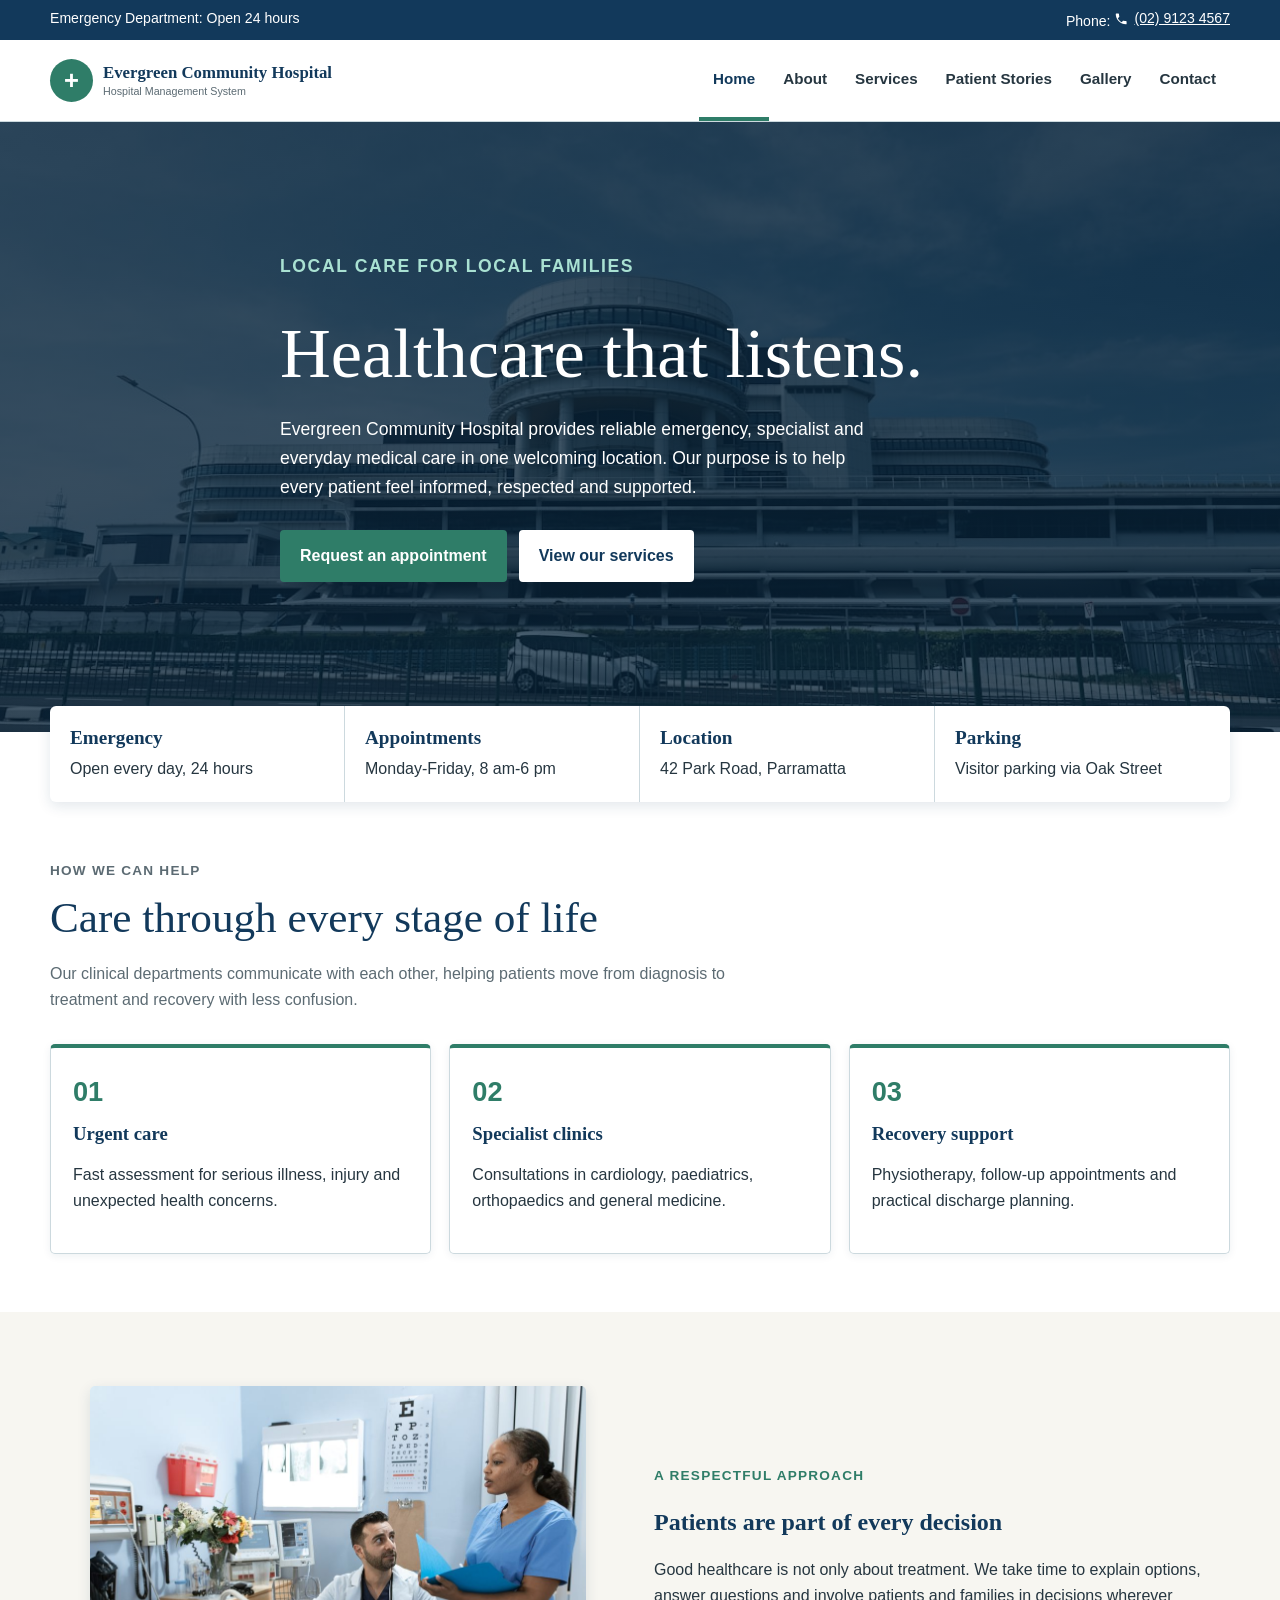
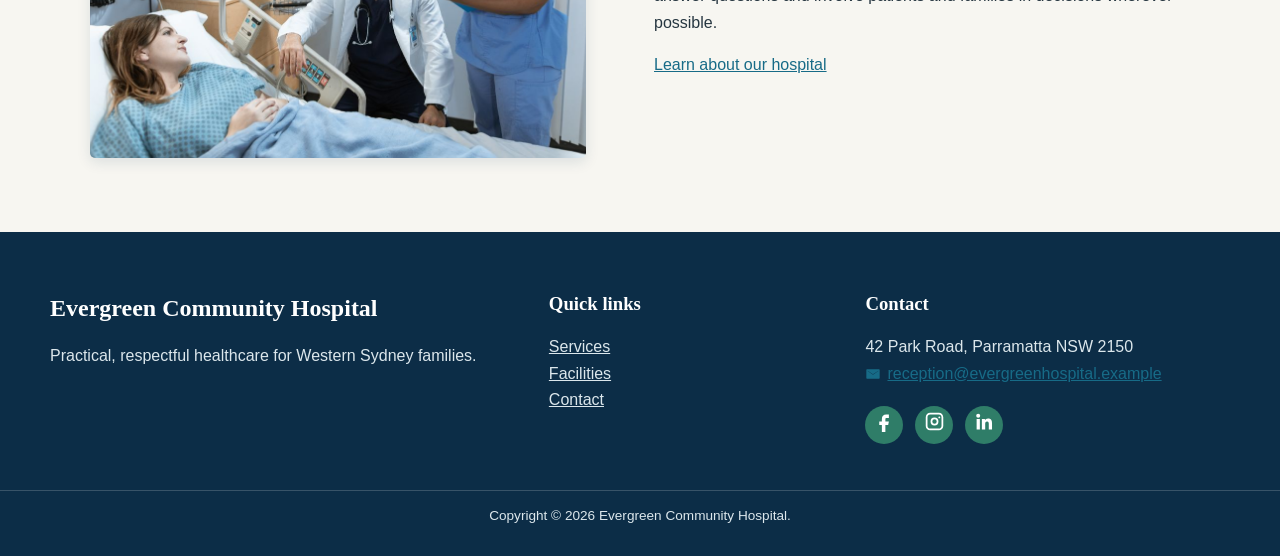
==== index.html @ 1ddc11c7 "Uploaded hospital management website" ====
<!DOCTYPE html>
<html lang="en">
<head>
    <meta charset="UTF-8">
    <meta name="viewport" content="width=device-width, initial-scale=1.0">
    <meta name="description" content="Evergreen Community Hospital provides practical, compassionate healthcare for families in Western Sydney.">
    <title>Evergreen Community Hospital - Hospital Management System</title>
    <link rel="stylesheet" href="css/style.css">
    <script src="js/script.js" defer></script>
</head>
<body>
    <!-- Accessibility shortcut for keyboard users to bypass repeated navigation links. -->
    <a class="skip-link" href="#main-content">Skip to main content</a>

    <!-- Top contact strip highlights urgent hospital information before the main header. -->
    <aside class="utility-bar" aria-label="Hospital contact information">
        <section class="container">
            <span>Emergency Department: Open 24 hours</span>
            <span>Phone: <a href="tel:+61291234567">(02) 9123 4567</a></span>
        </section>
    </aside>

    <!-- Shared site header with branding, mobile menu button and primary navigation. -->
    <header class="site-header">
        <section class="container header-row">
            <a class="brand" href="index.html" aria-label="Evergreen Community Hospital home page">
                <span class="brand-mark" aria-hidden="true">+</span>
                <span>Evergreen Community Hospital
                    <small>Hospital Management System</small>
                </span>
            </a>
            <button class="menu-button" type="button" aria-expanded="false" aria-controls="main-navigation" aria-label="Open navigation menu"><span></span></button>
            <nav class="main-nav" id="main-navigation" aria-label="Main navigation">
                <ul>
                    <li><a href="index.html" aria-current="page">Home</a></li>
                    <li><a href="about.html">About</a></li>
                    <li><a href="services.html">Services</a></li>
                    <li><a href="testimonials.html">Patient Stories</a></li>
                    <li><a href="gallery.html">Gallery</a></li>
                    <li><a href="contact.html">Contact</a></li>
                </ul>
            </nav>
        </section>
    </header>

    <main id="main-content">
        <!-- Hero section introduces the hospital and gives visitors the two main actions. -->
        <section class="hero">
            <section class="container hero-content">
                <p class="kicker">Local care for local families</p>
                <h1>Healthcare that listens.</h1>
                <p>Evergreen Community Hospital provides reliable emergency, specialist and everyday medical care in one welcoming location. Our purpose is to help every patient feel informed, respected and supported.</p>
                <section class="button-row" aria-label="Main actions">
                    <a class="button button-primary" href="contact.html">Request an appointment</a>
                    <a class="button button-light" href="services.html">View our services</a>
                </section>
            </section>
        </section>

        <!-- Quick information cards answer common patient questions at a glance. -->
        <section class="quick-help" aria-label="Quick hospital information">
            <section class="container quick-help-grid">
                <article><h2>Emergency</h2><p>Open every day, 24 hours</p></article>
                <article><h2>Appointments</h2><p>Monday-Friday, 8 am-6 pm</p></article>
                <article><h2>Location</h2><p>42 Park Road, Parramatta</p></article>
                <article><h2>Parking</h2><p>Visitor parking via Oak Street</p></article>
            </section>
        </section>

        <!-- Service summary cards link the homepage message to the full services page. -->
        <section class="content-section">
            <section class="container">
                <header class="section-heading">
                    <p class="kicker">How we can help</p>
                    <h2>Care through every stage of life</h2>
                    <p>Our clinical departments communicate with each other, helping patients move from diagnosis to treatment and recovery with less confusion.</p>
                </header>
                <section class="card-grid">
                    <article class="info-card"><span class="text-icon" aria-hidden="true">01</span><h3>Urgent care</h3><p>Fast assessment for serious illness, injury and unexpected health concerns.</p></article>
                    <article class="info-card"><span class="text-icon" aria-hidden="true">02</span><h3>Specialist clinics</h3><p>Consultations in cardiology, paediatrics, orthopaedics and general medicine.</p></article>
                    <article class="info-card"><span class="text-icon" aria-hidden="true">03</span><h3>Recovery support</h3><p>Physiotherapy, follow-up appointments and practical discharge planning.</p></article>
                </section>
            </section>
        </section>

        <!-- Image and text section reinforces the hospital's patient-centred approach. -->
        <section class="content-section alternate">
            <section class="container two-column">
                <figure class="photo-frame">
                    <img src="images/doctor-patient.jpg" width="1125" height="750" alt="Doctors discussing treatment with a patient in a hospital room">
                </figure>
                <article>
                    <p class="kicker">A respectful approach</p>
                    <h2>Patients are part of every decision</h2>
                    <p>Good healthcare is not only about treatment. We take time to explain options, answer questions and involve patients and families in decisions wherever possible.</p>
                    <a href="about.html">Learn about our hospital</a>
                </article>
            </section>
        </section>
    </main>

    <!-- Shared footer repeats key links and fictional prototype contact details. -->
    <footer class="site-footer">
        <section class="container footer-grid">
            <section><h2>Evergreen Community Hospital</h2><p>Practical, respectful healthcare for Western Sydney families.</p></section>
            <nav aria-label="Footer navigation"><h3>Quick links</h3><ul class="footer-links"><li><a href="services.html">Services</a></li><li><a href="gallery.html">Facilities</a></li><li><a href="contact.html">Contact</a></li></ul></nav>
            <section><h3>Contact</h3><address>42 Park Road, Parramatta NSW 2150<br><a href="mailto:reception@evergreenhospital.example">reception@evergreenhospital.example</a></address><ul class="footer-social"><li><a href="https://www.facebook.com/" aria-label="Facebook">f</a></li><li><a href="https://www.instagram.com/" aria-label="Instagram">ig</a></li><li><a href="https://www.linkedin.com/" aria-label="LinkedIn">in</a></li></ul></section>
        </section>
        <p class="copyright">Copyright &copy; <span id="current-year">2026</span> Evergreen Community Hospital.</p>
    </footer>
</body>
</html>
---- css/style.css ----
/* =========================================================
   Evergreen Community Hospital - Main Stylesheet
   ICT726 Assignment 3
   Mobile-first layout: base styles are for small screens.
   ========================================================= */

:root {
    --navy: #12395b;
    --blue: #176b87;
    --pale-blue: #eaf4f7;
    --green: #2f7d68;
    --red: #b53030;
    --cream: #f7f6f1;
    --white: #ffffff;
    --text: #263640;
    --muted: #5c6b73;
    --border: #ccd9de;
    --shadow: 0 4px 14px rgba(18, 57, 91, 0.12);
}

* { box-sizing: border-box; }

html { scroll-behavior: smooth; }

body {
    margin: 0;
    color: var(--text);
    background: var(--white);
    font-family: Arial, Helvetica, sans-serif;
    font-size: 1rem;
    line-height: 1.65;
}

body { overflow-x: hidden; }

img {
    display: block;
    max-width: 100%;
    width: 100%;
    height: auto;
}

a {
    color: var(--blue);
    overflow-wrap: anywhere;
}

a:hover { color: var(--navy); }

/* ---------- Contact and social icons ---------- */
a[href^="tel:"],
a[href^="mailto:"] {
    display: inline-flex;
    align-items: center;
    gap: 6px;
}

a[href^="tel:"]::before,
a[href^="mailto:"]::before {
    content: "";
    display: inline-block;
    width: 1em;
    height: 1em;
    flex: 0 0 1em;
    background: currentColor;
    -webkit-mask-position: center;
    mask-position: center;
    -webkit-mask-repeat: no-repeat;
    mask-repeat: no-repeat;
    -webkit-mask-size: contain;
    mask-size: contain;
}

a[href^="tel:"]::before {
    -webkit-mask-image: url("data:image/svg+xml,%3Csvg xmlns='http://www.w3.org/2000/svg' viewBox='0 0 24 24'%3E%3Cpath d='M6.6 10.8c1.4 2.8 3.8 5.2 6.6 6.6l2.2-2.2c.3-.3.8-.4 1.2-.3 1.3.4 2.6.6 4 .6.6 0 1 .4 1 1V20c0 .6-.4 1-1 1C10.9 21 3 13.1 3 3.4c0-.6.4-1 1-1h3.5c.6 0 1 .4 1 1 0 1.4.2 2.7.6 4 .1.4 0 .9-.3 1.2l-2.2 2.2z'/%3E%3C/svg%3E");
    mask-image: url("data:image/svg+xml,%3Csvg xmlns='http://www.w3.org/2000/svg' viewBox='0 0 24 24'%3E%3Cpath d='M6.6 10.8c1.4 2.8 3.8 5.2 6.6 6.6l2.2-2.2c.3-.3.8-.4 1.2-.3 1.3.4 2.6.6 4 .6.6 0 1 .4 1 1V20c0 .6-.4 1-1 1C10.9 21 3 13.1 3 3.4c0-.6.4-1 1-1h3.5c.6 0 1 .4 1 1 0 1.4.2 2.7.6 4 .1.4 0 .9-.3 1.2l-2.2 2.2z'/%3E%3C/svg%3E");
}

a[href^="mailto:"]::before {
    -webkit-mask-image: url("data:image/svg+xml,%3Csvg xmlns='http://www.w3.org/2000/svg' viewBox='0 0 24 24'%3E%3Cpath d='M3 5h18c.6 0 1 .4 1 1v12c0 .6-.4 1-1 1H3c-.6 0-1-.4-1-1V6c0-.6.4-1 1-1zm9 8 8-5.4V7l-8 5.3L4 7v.6L12 13z'/%3E%3C/svg%3E");
    mask-image: url("data:image/svg+xml,%3Csvg xmlns='http://www.w3.org/2000/svg' viewBox='0 0 24 24'%3E%3Cpath d='M3 5h18c.6 0 1 .4 1 1v12c0 .6-.4 1-1 1H3c-.6 0-1-.4-1-1V6c0-.6.4-1 1-1zm9 8 8-5.4V7l-8 5.3L4 7v.6L12 13z'/%3E%3C/svg%3E");
}

button,
input,
select,
textarea { font: inherit; }

a:focus-visible,
button:focus-visible,
input:focus-visible,
select:focus-visible,
textarea:focus-visible {
    outline: 3px solid #f0a202;
    outline-offset: 3px;
}

.container {
    width: min(1120px, calc(100% - 32px));
    margin: 0 auto;
}

.skip-link {
    position: absolute;
    top: -100px;
    left: 10px;
    z-index: 1000;
    padding: 10px 14px;
    color: var(--white);
    background: var(--navy);
}

.skip-link:focus { top: 10px; }

/* ---------- Utility bar and header ---------- */
.utility-bar {
    padding: 7px 0;
    color: var(--white);
    background: var(--navy);
    font-size: 0.88rem;
}

.utility-bar .container {
    display: flex;
    flex-direction: column;
    gap: 2px;
}

.utility-bar a { color: var(--white); }

.site-header {
    position: relative;
    z-index: 20;
    background: var(--white);
    border-bottom: 1px solid var(--border);
}

.header-row {
    display: flex;
    min-height: 74px;
    align-items: center;
    justify-content: space-between;
    gap: 15px;
}

.brand {
    display: flex;
    flex: 1 1 auto;
    min-width: 0;
    align-items: center;
    gap: 10px;
    color: var(--navy);
    text-decoration: none;
    font-family: Georgia, "Times New Roman", serif;
    font-size: 1.05rem;
    font-weight: bold;
    line-height: 1.15;
}

.brand > span:last-child {
    min-width: 0;
    overflow-wrap: normal;
}

.brand-mark {
    display: grid;
    width: 43px;
    height: 43px;
    flex: 0 0 43px;
    place-items: center;
    color: var(--white);
    background: var(--green);
    border-radius: 50%;
    font-family: Arial, sans-serif;
    font-size: 1.6rem;
}

.brand small {
    display: block;
    margin-top: 3px;
    color: var(--muted);
    font-family: Arial, sans-serif;
    font-size: 0.67rem;
    font-weight: normal;
}

.menu-button {
    position: relative;
    display: inline-flex;
    width: 44px;
    height: 44px;
    flex: 0 0 auto;
    align-items: center;
    justify-content: center;
    padding: 0;
    color: var(--navy);
    background: var(--pale-blue);
    border: 1px solid var(--border);
    border-radius: 4px;
    cursor: pointer;
}

.menu-button span,
.menu-button::before,
.menu-button::after {
    content: "";
    position: absolute;
    left: 10px;
    display: block;
    width: 22px;
    height: 2px;
    background: currentColor;
    border-radius: 999px;
    transition: transform 0.2s ease, opacity 0.2s ease;
}

.menu-button span {
    top: 50%;
    transform: translateY(-50%);
}

.menu-button::before {
    top: 13px;
}

.menu-button::after {
    bottom: 13px;
}

.menu-button.open span {
    opacity: 0;
}

.menu-button.open::before {
    top: 20px;
    transform: rotate(45deg);
}

.menu-button.open::after {
    bottom: 20px;
    transform: rotate(-45deg);
}

.main-nav {
    display: none;
    position: absolute;
    top: 100%;
    right: 0;
    left: 0;
    background: var(--white);
    border-bottom: 2px solid var(--navy);
    box-shadow: var(--shadow);
}

.main-nav.open { display: block; }

.main-nav ul {
    width: min(1120px, calc(100% - 32px));
    margin: 0 auto;
    padding: 10px 0;
    list-style: none;
}

.main-nav a {
    display: block;
    padding: 10px;
    color: var(--text);
    border-left: 4px solid transparent;
    text-decoration: none;
    font-weight: bold;
    transition: color 0.2s ease, background-color 0.2s ease;
}

.main-nav a:hover,
.main-nav a[aria-current="page"] {
    color: var(--navy);
    background: var(--pale-blue);
    border-left-color: var(--green);
}

/* ---------- Home page ---------- */
.hero {
    position: relative;
    min-height: min(530px, 82vh);
    display: flex;
    align-items: center;
    color: var(--white);
    background:
        linear-gradient(rgba(8, 36, 59, 0.78), rgba(8, 36, 59, 0.72)),
        url("../images/hospital-exterior.jpg") center / cover no-repeat;
}

.hero-content {
    max-width: 680px;
    padding: 56px 0 76px;
}

.kicker {
    margin: 0 0 8px;
    color: var(--green);
    font-size: 0.85rem;
    font-weight: bold;
    letter-spacing: 0.09em;
    text-transform: uppercase;
}

.hero .kicker { color: #a9e1d2; }

h1,
h2,
h3 {
    color: var(--navy);
    font-family: Georgia, "Times New Roman", serif;
    line-height: 1.25;
}

.hero h1 {
    margin: 0 0 18px;
    color: var(--white);
    font-size: clamp(2rem, 11vw, 4.4rem);
    font-weight: normal;
}

.hero p {
    max-width: 610px;
    margin-bottom: 28px;
    font-size: clamp(1rem, 3.5vw, 1.1rem);
}

.button-row {
    display: flex;
    flex-wrap: wrap;
    gap: 12px;
}

.button {
    display: inline-flex;
    min-height: 44px;
    align-items: center;
    justify-content: center;
    padding: 11px 18px;
    border: 2px solid transparent;
    border-radius: 4px;
    text-decoration: none;
    font-weight: bold;
    cursor: pointer;
    transition: transform 0.2s ease, box-shadow 0.2s ease;
}

.button:hover {
    transform: translateY(-2px);
    box-shadow: 0 6px 12px rgba(0, 0, 0, 0.18);
}

.button-primary {
    color: var(--white);
    background: var(--green);
}

.button-primary:hover { color: var(--white); }

.button-light {
    color: var(--navy);
    background: var(--white);
    border-color: var(--white);
}

.quick-help {
    margin-top: -26px;
    position: relative;
    z-index: 3;
}

.quick-help-grid {
    display: grid;
    background: var(--white);
    border-radius: 6px;
    box-shadow: var(--shadow);
    overflow: hidden;
}

.quick-help article {
    padding: 20px;
    border-bottom: 1px solid var(--border);
}

.quick-help article:last-child { border-bottom: 0; }

.quick-help h2 {
    margin: 0 0 6px;
    font-size: 1.2rem;
}

.quick-help p { margin: 0; }

/* ---------- Reusable content ---------- */
.content-section { padding: clamp(42px, 8vw, 58px) 0; }

.alternate { background: var(--cream); }

.section-heading {
    max-width: 700px;
    margin-bottom: 30px;
}

.section-heading h2 {
    margin: 5px 0 10px;
    font-size: clamp(1.65rem, 7vw, 2.7rem);
    font-weight: normal;
}

.section-heading p { color: var(--muted); }

.card-grid {
    display: grid;
    gap: 18px;
}

.info-card {
    padding: 22px;
    background: var(--white);
    border: 1px solid var(--border);
    border-top: 4px solid var(--green);
    border-radius: 5px;
    box-shadow: 0 2px 8px rgba(18, 57, 91, 0.07);
    transition: transform 0.2s ease, box-shadow 0.2s ease;
}

.info-card:hover {
    transform: translateY(-4px);
    box-shadow: var(--shadow);
}

.info-card h3 { margin: 8px 0; }

.text-icon {
    color: var(--green);
    font-size: 1.7rem;
    font-weight: bold;
}

.two-column {
    display: grid;
    gap: 28px;
    align-items: center;
}

.photo-frame img {
    aspect-ratio: 4 / 3;
    object-fit: cover;
    border-radius: 5px;
    box-shadow: var(--shadow);
}

.page-banner {
    padding: clamp(38px, 8vw, 55px) 0;
    color: var(--white);
    background: var(--navy);
}

.page-banner h1 {
    margin: 4px 0 10px;
    color: var(--white);
    font-size: clamp(1.85rem, 8vw, 3.5rem);
    font-weight: normal;
}

.page-banner p {
    max-width: 680px;
    margin: 0;
    color: #deebf1;
}

.values-list {
    display: grid;
    gap: 10px;
    padding: 0;
    list-style: none;
}

.values-list li {
    padding: 12px 14px;
    background: var(--pale-blue);
    border-left: 4px solid var(--green);
}

.service-list {
    display: grid;
    gap: 18px;
}

.service-list article {
    padding: 22px;
    background: var(--white);
    border: 1px solid var(--border);
    border-radius: 5px;
}

.service-list h2 {
    margin: 0 0 7px;
    font-size: 1.35rem;
}

.emergency-note {
    padding: 22px;
    color: var(--white);
    background: var(--red);
    border-radius: 5px;
}

.emergency-note h2,
.emergency-note a { color: var(--white); }

.quote-grid {
    display: grid;
    gap: 20px;
}

.quote-card {
    margin: 0;
    padding: 25px;
    background: var(--cream);
    border-left: 5px solid var(--green);
    border-radius: 0 5px 5px 0;
}

.quote-card p {
    margin-top: 0;
    font-family: Georgia, "Times New Roman", serif;
    font-size: 1.15rem;
}

.quote-card cite {
    color: var(--muted);
    font-style: normal;
    font-weight: bold;
}

/* ---------- Gallery and lightbox ---------- */
.gallery-grid {
    display: grid;
    gap: 18px;
}

.gallery-button {
    padding: 0;
    overflow: hidden;
    background: var(--white);
    border: 1px solid var(--border);
    border-radius: 5px;
    text-align: left;
    cursor: pointer;
    box-shadow: var(--shadow);
}

.gallery-button img {
    aspect-ratio: 4 / 3;
    object-fit: cover;
    opacity: 0.94;
    transition: transform 0.3s ease, opacity 0.3s ease;
}

.gallery-button:hover img {
    opacity: 1;
    transform: scale(1.04);
}

.gallery-button span {
    display: block;
    padding: 12px 15px;
    color: var(--navy);
    font-weight: bold;
}

.lightbox {
    display: none;
    position: fixed;
    inset: 0;
    z-index: 100;
    padding: clamp(14px, 4vw, 25px);
    place-items: center;
    background: rgba(0, 16, 29, 0.92);
}

.lightbox.visible { display: grid; }

.lightbox figure {
    max-width: 950px;
    margin: 0;
}

.lightbox img {
    max-height: 78vh;
    object-fit: contain;
}

.lightbox figcaption {
    padding-top: 10px;
    color: var(--white);
    text-align: center;
}

.lightbox-close {
    position: absolute;
    top: 14px;
    right: 16px;
    width: 44px;
    height: 44px;
    color: var(--navy);
    background: var(--white);
    border: 0;
    border-radius: 50%;
    font-size: 1.7rem;
    cursor: pointer;
}

/* ---------- Contact form ---------- */
.contact-layout {
    display: grid;
    gap: 25px;
}

.contact-details,
.form-panel {
    padding: clamp(18px, 5vw, 24px);
    border: 1px solid var(--border);
    border-radius: 5px;
}

.contact-details { background: var(--pale-blue); }

.contact-details address { font-style: normal; }

.social-list {
    display: flex;
    flex-wrap: wrap;
    gap: 15px;
    padding: 0;
    list-style: none;
}

.social-list a {
    display: inline-flex;
    align-items: center;
    gap: 7px;
    text-decoration: none;
}

.social-list a::before {
    content: "";
    display: inline-block;
    width: 26px;
    height: 26px;
    color: var(--white);
    background: var(--green);
    border-radius: 50%;
    box-shadow: inset 0 0 0 6px var(--green);
    -webkit-mask-position: center;
    mask-position: center;
    -webkit-mask-repeat: no-repeat;
    mask-repeat: no-repeat;
    -webkit-mask-size: 18px 18px;
    mask-size: 18px 18px;
}

.social-list a[href*="facebook"]::before,
.footer-social a[href*="facebook"]::before {
    -webkit-mask-image: url("data:image/svg+xml,%3Csvg xmlns='http://www.w3.org/2000/svg' viewBox='0 0 24 24'%3E%3Cpath d='M14 8h3V4h-3c-3.3 0-5 2-5 5v3H6v4h3v8h4v-8h3.2l.8-4h-4V9c0-.7.3-1 1-1z'/%3E%3C/svg%3E");
    mask-image: url("data:image/svg+xml,%3Csvg xmlns='http://www.w3.org/2000/svg' viewBox='0 0 24 24'%3E%3Cpath d='M14 8h3V4h-3c-3.3 0-5 2-5 5v3H6v4h3v8h4v-8h3.2l.8-4h-4V9c0-.7.3-1 1-1z'/%3E%3C/svg%3E");
}

.social-list a[href*="instagram"]::before,
.footer-social a[href*="instagram"]::before {
    -webkit-mask-image: url("data:image/svg+xml,%3Csvg xmlns='http://www.w3.org/2000/svg' viewBox='0 0 24 24'%3E%3Cpath d='M7 2h10c2.8 0 5 2.2 5 5v10c0 2.8-2.2 5-5 5H7c-2.8 0-5-2.2-5-5V7c0-2.8 2.2-5 5-5zm0 2c-1.7 0-3 1.3-3 3v10c0 1.7 1.3 3 3 3h10c1.7 0 3-1.3 3-3V7c0-1.7-1.3-3-3-3H7zm5 3.5A4.5 4.5 0 1 1 12 16.5 4.5 4.5 0 0 1 12 7.5zm0 2A2.5 2.5 0 1 0 12 14.5 2.5 2.5 0 0 0 12 9.5zM17.5 6.2a1.1 1.1 0 1 1 0 2.2 1.1 1.1 0 0 1 0-2.2z'/%3E%3C/svg%3E");
    mask-image: url("data:image/svg+xml,%3Csvg xmlns='http://www.w3.org/2000/svg' viewBox='0 0 24 24'%3E%3Cpath d='M7 2h10c2.8 0 5 2.2 5 5v10c0 2.8-2.2 5-5 5H7c-2.8 0-5-2.2-5-5V7c0-2.8 2.2-5 5-5zm0 2c-1.7 0-3 1.3-3 3v10c0 1.7 1.3 3 3 3h10c1.7 0 3-1.3 3-3V7c0-1.7-1.3-3-3-3H7zm5 3.5A4.5 4.5 0 1 1 12 16.5 4.5 4.5 0 0 1 12 7.5zm0 2A2.5 2.5 0 1 0 12 14.5 2.5 2.5 0 0 0 12 9.5zM17.5 6.2a1.1 1.1 0 1 1 0 2.2 1.1 1.1 0 0 1 0-2.2z'/%3E%3C/svg%3E");
}

.social-list a[href*="linkedin"]::before,
.footer-social a[href*="linkedin"]::before {
    -webkit-mask-image: url("data:image/svg+xml,%3Csvg xmlns='http://www.w3.org/2000/svg' viewBox='0 0 24 24'%3E%3Cpath d='M4.8 3A2.3 2.3 0 1 1 4.8 7.6 2.3 2.3 0 0 1 4.8 3zM3 9h3.7v12H3V9zm6 0h3.5v1.6h.1c.5-.9 1.7-1.9 3.5-1.9 3.8 0 4.5 2.5 4.5 5.7V21h-3.7v-5.8c0-1.4 0-3.1-1.9-3.1s-2.2 1.5-2.2 3V21H9V9z'/%3E%3C/svg%3E");
    mask-image: url("data:image/svg+xml,%3Csvg xmlns='http://www.w3.org/2000/svg' viewBox='0 0 24 24'%3E%3Cpath d='M4.8 3A2.3 2.3 0 1 1 4.8 7.6 2.3 2.3 0 0 1 4.8 3zM3 9h3.7v12H3V9zm6 0h3.5v1.6h.1c.5-.9 1.7-1.9 3.5-1.9 3.8 0 4.5 2.5 4.5 5.7V21h-3.7v-5.8c0-1.4 0-3.1-1.9-3.1s-2.2 1.5-2.2 3V21H9V9z'/%3E%3C/svg%3E");
}

.form-grid {
    display: grid;
    gap: 15px;
}

.form-field label {
    display: block;
    margin-bottom: 5px;
    color: var(--navy);
    font-weight: bold;
}

.form-field input,
.form-field select,
.form-field textarea {
    width: 100%;
    padding: 10px;
    color: var(--text);
    background: var(--white);
    border: 1px solid #8ca3ad;
    border-radius: 3px;
}

.form-field textarea {
    min-height: 135px;
    resize: vertical;
}

.form-feedback {
    display: none;
    margin-top: 15px;
    padding: 12px;
    border-radius: 4px;
}

.form-feedback.success {
    display: block;
    color: #174d3f;
    background: #dff2eb;
    border: 1px solid #65a994;
}

.form-feedback.error {
    display: block;
    color: #7c1d1d;
    background: #fae5e5;
    border: 1px solid #ca7373;
}

/* ---------- Footer ---------- */
.site-footer {
    padding: 42px 0 15px;
    color: #dce7ec;
    background: #0c2d47;
}

.footer-grid {
    display: grid;
    gap: 25px;
}

.site-footer h2,
.site-footer h3 { color: var(--white); }

.site-footer address { font-style: normal; }

.footer-links {
    padding: 0;
    list-style: none;
}

.footer-links a { color: #dce7ec; }

.footer-social {
    display: flex;
    gap: 12px;
    padding: 0;
    list-style: none;
}

.footer-social a {
    display: grid;
    width: 38px;
    height: 38px;
    place-items: center;
    color: var(--white);
    background: var(--green);
    border-radius: 50%;
    font-weight: bold;
    text-decoration: none;
    font-size: 0;
}

.footer-social a::before {
    content: "";
    display: block;
    width: 21px;
    height: 21px;
    background: currentColor;
    -webkit-mask-position: center;
    mask-position: center;
    -webkit-mask-repeat: no-repeat;
    mask-repeat: no-repeat;
    -webkit-mask-size: contain;
    mask-size: contain;
}

.copyright {
    margin-top: 30px;
    padding-top: 14px;
    border-top: 1px solid rgba(255, 255, 255, 0.18);
    font-size: 0.85rem;
    text-align: center;
}

/* ---------- Small phone layout ---------- */
@media (max-width: 649px) {
    .container,
    .main-nav ul {
        width: min(100% - 24px, 1120px);
    }

    .utility-bar {
        font-size: 0.82rem;
        text-align: center;
    }

    .header-row {
        position: relative;
        display: flex;
        min-height: 66px;
        padding-right: 52px;
        gap: 10px;
    }

    .brand {
        flex: 1 1 0;
        overflow: hidden;
        gap: 8px;
        font-size: 0.76rem;
    }

    .brand > span:last-child {
        display: block;
        white-space: normal;
    }

    .brand-mark {
        width: 36px;
        height: 36px;
        flex-basis: 36px;
        font-size: 1.35rem;
    }

    .brand small {
        font-size: 0.52rem;
        line-height: 1.1;
    }

    .menu-button {
        position: absolute;
        top: 50%;
        right: 0;
        width: 40px;
        height: 40px;
        transform: translateY(-50%);
    }

    .hero {
        min-height: 500px;
        background-position: center top;
    }

    .hero-content { padding: 44px 0 72px; }

    .button-row { flex-direction: column; }

    .button { width: 100%; }

    .quick-help { margin-top: -18px; }

    .quick-help article,
    .info-card,
    .service-list article,
    .quote-card {
        padding: 17px;
    }

    .social-list { flex-direction: column; }

    .footer-social { flex-wrap: wrap; }

    .lightbox-close {
        top: 8px;
        right: 8px;
    }
}

@media (max-width: 359px) {
    body { font-size: 0.95rem; }

    .brand { font-size: 0.72rem; }

    .brand small { display: none; }

    .brand-mark {
        width: 32px;
        height: 32px;
        flex-basis: 32px;
        font-size: 1.2rem;
    }

    .menu-button {
        width: 38px;
        height: 38px;
    }
}

/* ---------- Tablet layout ---------- */
@media (min-width: 650px) {
    .utility-bar .container {
        flex-direction: row;
        justify-content: space-between;
    }

    .quick-help-grid,
    .card-grid,
    .service-list,
    .quote-grid,
    .gallery-grid,
    .footer-grid {
        grid-template-columns: repeat(2, 1fr);
    }

    .quick-help article { border-bottom: 0; }

    .quick-help article:nth-child(odd) {
        border-right: 1px solid var(--border);
    }

    .button { width: auto; }

    .form-grid { grid-template-columns: 1fr 1fr; }

    .form-field.full-width { grid-column: 1 / -1; }
}

@media (min-width: 650px) and (max-width: 919px) {
    .two-column { grid-template-columns: 1fr; }

    .hero { min-height: 560px; }

    .contact-layout { grid-template-columns: 1fr; }
}

/* ---------- Desktop layout ---------- */
@media (min-width: 920px) {
    .menu-button { display: none; }

    .main-nav {
        display: block;
        position: static;
        border: 0;
        box-shadow: none;
    }

    .main-nav ul {
        display: flex;
        flex-wrap: wrap;
        justify-content: flex-end;
        width: auto;
        padding: 0;
    }

    .main-nav a {
        padding: 26px 10px;
        border-bottom: 4px solid transparent;
        border-left: 0;
        font-size: 0.95rem;
    }

    .main-nav a:hover,
    .main-nav a[aria-current="page"] {
        background: transparent;
        border-bottom-color: var(--green);
    }

    .hero { min-height: 610px; }

    .quick-help-grid { grid-template-columns: repeat(4, 1fr); }

    .quick-help article,
    .quick-help article:nth-child(odd) {
        border-right: 1px solid var(--border);
    }

    .quick-help article:last-child { border-right: 0; }

    .card-grid,
    .service-list,
    .gallery-grid { grid-template-columns: repeat(3, 1fr); }

    .two-column { grid-template-columns: 1fr 1fr; }

    .values-list { grid-template-columns: 1fr 1fr; }

    .contact-layout { grid-template-columns: 0.8fr 1.4fr; }

    .footer-grid { grid-template-columns: 1.3fr 0.8fr 1fr; }
}

/* ---------- Wide desktop layout ---------- */
@media (min-width: 1200px) {
    .container {
        width: min(1180px, calc(100% - 56px));
    }

    .main-nav a {
        padding-right: 14px;
        padding-left: 14px;
    }

    .hero-content { max-width: 720px; }

    .lightbox figure { max-width: 1080px; }
}

@media (prefers-reduced-motion: reduce) {
    *, *::before, *::after {
        scroll-behavior: auto !important;
        transition: none !important;
    }
}
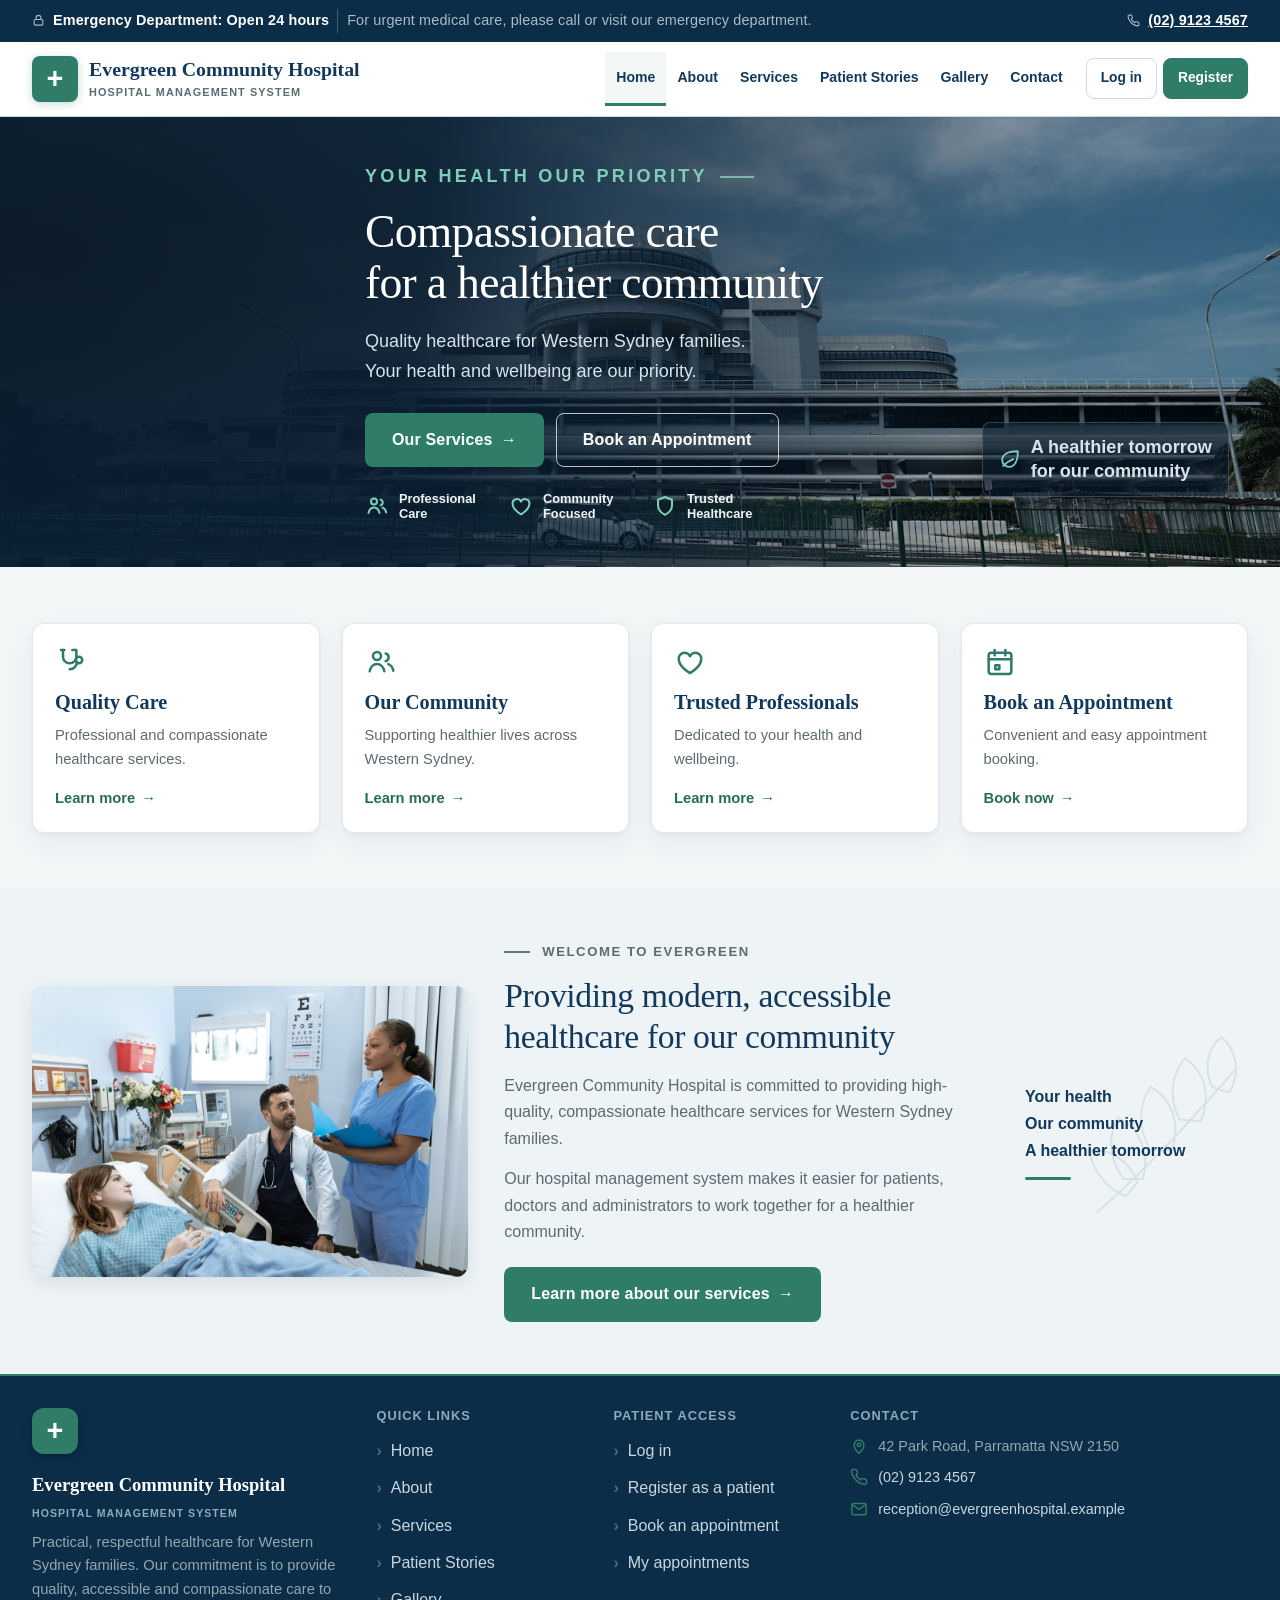
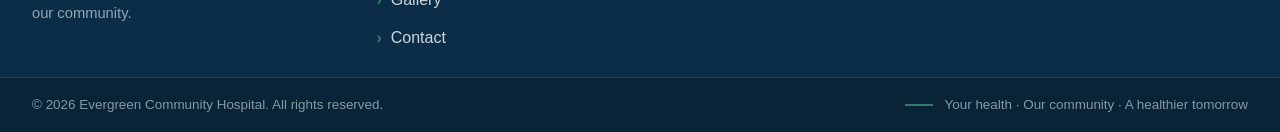
==== commit 6f913e3b: "Complete Assignment 4 Hospital Management System" ====
--- a/index.html
+++ b/index.html
@@ -5,7 +5,7 @@
     <meta name="viewport" content="width=device-width, initial-scale=1.0">
     <meta name="description" content="Evergreen Community Hospital provides practical, compassionate healthcare for families in Western Sydney.">
     <title>Evergreen Community Hospital - Hospital Management System</title>
-    <link rel="stylesheet" href="css/style.css">
+    <link rel="stylesheet" href="css/style.css?v=17">
     <script src="js/script.js" defer></script>
 </head>
 <body>
@@ -15,8 +15,15 @@
     <!-- Top contact strip highlights urgent hospital information before the main header. -->
     <aside class="utility-bar" aria-label="Hospital contact information">
         <section class="container">
-            <span>Emergency Department: Open 24 hours</span>
-            <span>Phone: <a href="tel:+61291234567">(02) 9123 4567</a></span>
+            <p class="utility-alert">
+                <svg class="utility-ico" width="13" height="13" viewBox="0 0 24 24" aria-hidden="true" focusable="false"><rect x="4" y="10" width="16" height="10.5" rx="2"/><path d="M7.5 10V7a4.5 4.5 0 0 1 9 0v3"/></svg>
+                <strong>Emergency Department: Open 24 hours</strong>
+                <span class="utility-note">For urgent medical care, please call or visit our emergency department.</span>
+            </p>
+            <p class="utility-phone">
+                <svg class="utility-ico" width="13" height="13" viewBox="0 0 24 24" aria-hidden="true" focusable="false"><path d="M22 16.9v3a2 2 0 0 1-2.2 2 19.8 19.8 0 0 1-8.6-3.1 19.5 19.5 0 0 1-6-6A19.8 19.8 0 0 1 2 4.2 2 2 0 0 1 4 2h3a2 2 0 0 1 2 1.7c.1 1 .4 1.9.7 2.8a2 2 0 0 1-.5 2.1L8 9.9a16 16 0 0 0 6 6l1.3-1.3a2 2 0 0 1 2.1-.4c.9.3 1.8.6 2.8.7A2 2 0 0 1 22 16.9z"/></svg>
+                <a href="tel:+61291234567">(02) 9123 4567</a>
+            </p>
         </section>
     </aside>
 
@@ -38,75 +45,157 @@
                     <li><a href="testimonials.html">Patient Stories</a></li>
                     <li><a href="gallery.html">Gallery</a></li>
                     <li><a href="contact.html">Contact</a></li>
+                    <li><a class="nav-login" href="auth/login.php">Log in</a></li>
+                    <li><a class="nav-register" href="auth/register.php">Register</a></li>
                 </ul>
             </nav>
         </section>
     </header>
 
     <main id="main-content">
-        <!-- Hero section introduces the hospital and gives visitors the two main actions. -->
+        <!-- Hero: dark navy on the left, hospital building on the right, two primary actions. -->
         <section class="hero">
-            <section class="container hero-content">
-                <p class="kicker">Local care for local families</p>
-                <h1>Healthcare that listens.</h1>
-                <p>Evergreen Community Hospital provides reliable emergency, specialist and everyday medical care in one welcoming location. Our purpose is to help every patient feel informed, respected and supported.</p>
-                <section class="button-row" aria-label="Main actions">
-                    <a class="button button-primary" href="contact.html">Request an appointment</a>
-                    <a class="button button-light" href="services.html">View our services</a>
-                </section>
-            </section>
-        </section>
-
-        <!-- Quick information cards answer common patient questions at a glance. -->
-        <section class="quick-help" aria-label="Quick hospital information">
-            <section class="container quick-help-grid">
-                <article><h2>Emergency</h2><p>Open every day, 24 hours</p></article>
-                <article><h2>Appointments</h2><p>Monday-Friday, 8 am-6 pm</p></article>
-                <article><h2>Location</h2><p>42 Park Road, Parramatta</p></article>
-                <article><h2>Parking</h2><p>Visitor parking via Oak Street</p></article>
-            </section>
-        </section>
-
-        <!-- Service summary cards link the homepage message to the full services page. -->
-        <section class="content-section">
-            <section class="container">
-                <header class="section-heading">
-                    <p class="kicker">How we can help</p>
-                    <h2>Care through every stage of life</h2>
-                    <p>Our clinical departments communicate with each other, helping patients move from diagnosis to treatment and recovery with less confusion.</p>
-                </header>
-                <section class="card-grid">
-                    <article class="info-card"><span class="text-icon" aria-hidden="true">01</span><h3>Urgent care</h3><p>Fast assessment for serious illness, injury and unexpected health concerns.</p></article>
-                    <article class="info-card"><span class="text-icon" aria-hidden="true">02</span><h3>Specialist clinics</h3><p>Consultations in cardiology, paediatrics, orthopaedics and general medicine.</p></article>
-                    <article class="info-card"><span class="text-icon" aria-hidden="true">03</span><h3>Recovery support</h3><p>Physiotherapy, follow-up appointments and practical discharge planning.</p></article>
-                </section>
-            </section>
-        </section>
-
-        <!-- Image and text section reinforces the hospital's patient-centred approach. -->
-        <section class="content-section alternate">
-            <section class="container two-column">
-                <figure class="photo-frame">
-                    <img src="images/doctor-patient.jpg" width="1125" height="750" alt="Doctors discussing treatment with a patient in a hospital room">
+            <div class="container hero-content">
+                <p class="kicker">Your health our priority</p>
+                <h1>Compassionate care<br>for a healthier community</h1>
+                <p>Quality healthcare for Western Sydney families.<br>Your health and wellbeing are our priority.</p>
+                <div class="button-row">
+                    <a class="button button-primary" href="services.html">Our Services <span aria-hidden="true">&rarr;</span></a>
+                    <a class="button button-light" href="patient/book.php">Book an Appointment</a>
+                </div>
+                <ul class="hero-highlights">
+                    <li>
+                        <svg viewBox="0 0 24 24" aria-hidden="true" focusable="false"><circle cx="9" cy="7.5" r="3"/><path d="M3.5 19c.7-3.3 3-5.5 5.5-5.5s4.8 2.2 5.5 5.5"/><path d="M15.5 5.6a3 3 0 0 1 0 5.8"/><path d="M17.5 13.6c1.9.7 3.3 2.6 3.7 4.9"/></svg>
+                        <span>Professional Care</span>
+                    </li>
+                    <li>
+                        <svg viewBox="0 0 24 24" aria-hidden="true" focusable="false"><path d="M12 20.3S3.6 15.6 3.6 9.9A4.4 4.4 0 0 1 12 7.7a4.4 4.4 0 0 1 8.4 2.2c0 5.7-8.4 10.4-8.4 10.4z"/></svg>
+                        <span>Community Focused</span>
+                    </li>
+                    <li>
+                        <svg viewBox="0 0 24 24" aria-hidden="true" focusable="false"><path d="M12 3l7 2.8v5.2c0 4.6-3 7.8-7 9.8-4-2-7-5.2-7-9.8V5.8z"/></svg>
+                        <span>Trusted Healthcare</span>
+                    </li>
+                </ul>
+            </div>
+            <p class="hero-badge" aria-hidden="true">
+                <svg viewBox="0 0 24 24" focusable="false"><path d="M11 20.5A7.5 7.5 0 0 1 3.5 13C3.5 6.5 11 3.5 20.5 3.5c0 9.5-3 17-9.5 17z"/><path d="M4.5 19.5C8 16 11 14 15.5 12.2"/></svg>
+                <span>A healthier tomorrow<br>for our community</span>
+            </p>
+        </section>
+
+        <!-- Four value cards, one row on desktop, sitting below the hero. -->
+        <section class="quick-help" aria-label="Why choose Evergreen">
+            <div class="container quick-help-grid">
+                <article class="help-card">
+                    <span class="help-icon" aria-hidden="true">
+                        <svg viewBox="0 0 24 24" focusable="false"><path d="M6 3v5a5 5 0 0 0 10 0V3"/><path d="M4.5 3H7M13 3h2.5"/><path d="M11 17.5a5.5 5.5 0 0 0 5.5-5.5V12"/><circle cx="18" cy="10.5" r="2.4"/></svg>
+                    </span>
+                    <h2>Quality Care</h2>
+                    <p>Professional and compassionate healthcare services.</p>
+                    <p class="card-more"><a href="services.html">Learn more <span aria-hidden="true">&rarr;</span></a></p>
+                </article>
+                <article class="help-card">
+                    <span class="help-icon" aria-hidden="true">
+                        <svg viewBox="0 0 24 24" focusable="false"><circle cx="9" cy="7.5" r="3"/><path d="M3.5 19c.7-3.3 3-5.5 5.5-5.5s4.8 2.2 5.5 5.5"/><path d="M15.5 5.6a3 3 0 0 1 0 5.8"/><path d="M17.5 13.6c1.9.7 3.3 2.6 3.7 4.9"/></svg>
+                    </span>
+                    <h2>Our Community</h2>
+                    <p>Supporting healthier lives across Western Sydney.</p>
+                    <p class="card-more"><a href="about.html">Learn more <span aria-hidden="true">&rarr;</span></a></p>
+                </article>
+                <article class="help-card">
+                    <span class="help-icon" aria-hidden="true">
+                        <svg viewBox="0 0 24 24" focusable="false"><path d="M12 20.3S3.6 15.6 3.6 9.9A4.4 4.4 0 0 1 12 7.7a4.4 4.4 0 0 1 8.4 2.2c0 5.7-8.4 10.4-8.4 10.4z"/></svg>
+                    </span>
+                    <h2>Trusted Professionals</h2>
+                    <p>Dedicated to your health and wellbeing.</p>
+                    <p class="card-more"><a href="about.html">Learn more <span aria-hidden="true">&rarr;</span></a></p>
+                </article>
+                <article class="help-card">
+                    <span class="help-icon" aria-hidden="true">
+                        <svg viewBox="0 0 24 24" focusable="false"><rect x="3.5" y="5" width="17" height="16" rx="2"/><path d="M16 3v4M8 3v4M3.5 10h17"/><path d="M8.5 14.5h3v3h-3z"/></svg>
+                    </span>
+                    <h2>Book an Appointment</h2>
+                    <p>Convenient and easy appointment booking.</p>
+                    <p class="card-more"><a href="patient/book.php">Book now <span aria-hidden="true">&rarr;</span></a></p>
+                </article>
+            </div>
+        </section>
+
+        <!-- Welcome band: reception image left, positioning copy centre, decorative motif right. -->
+        <section class="welcome">
+            <div class="container welcome-grid">
+                <figure class="welcome-media">
+                    <img src="images/doctor-patient.jpg" width="1125" height="750" alt="Evergreen Community Hospital staff meeting with a patient">
                 </figure>
-                <article>
-                    <p class="kicker">A respectful approach</p>
-                    <h2>Patients are part of every decision</h2>
-                    <p>Good healthcare is not only about treatment. We take time to explain options, answer questions and involve patients and families in decisions wherever possible.</p>
-                    <a href="about.html">Learn about our hospital</a>
-                </article>
-            </section>
+                <div class="welcome-copy">
+                    <p class="kicker">Welcome to Evergreen</p>
+                    <h2>Providing modern, accessible<br>healthcare for our community</h2>
+                    <p>Evergreen Community Hospital is committed to providing high-quality, compassionate healthcare services for Western Sydney families.</p>
+                    <p>Our hospital management system makes it easier for patients, doctors and administrators to work together for a healthier community.</p>
+                    <a class="button button-primary" href="services.html">Learn more about our services <span aria-hidden="true">&rarr;</span></a>
+                </div>
+                <aside class="welcome-aside" aria-hidden="true">
+                    <svg class="welcome-leaf" viewBox="0 0 200 200" focusable="false"><path d="M30 185 C 70 150 110 110 175 35"/><path d="M58 150 C 44 132 40 108 52 86 C 74 96 86 122 78 150 Z"/><path d="M86 120 C 74 100 72 74 86 54 C 108 66 118 92 108 120 Z"/><path d="M116 88 C 106 68 106 42 122 24 C 142 38 150 64 138 90 Z"/><path d="M150 54 C 142 36 144 14 160 2 C 176 16 180 40 168 60 Z"/><path d="M60 168 C 40 160 26 142 22 120 C 44 118 66 132 72 154 Z"/></svg>
+                    <p class="welcome-motto">Your health<br>Our community<br>A healthier tomorrow</p>
+                    <span class="welcome-rule"></span>
+                </aside>
+            </div>
         </section>
     </main>
 
     <!-- Shared footer repeats key links and fictional prototype contact details. -->
     <footer class="site-footer">
-        <section class="container footer-grid">
-            <section><h2>Evergreen Community Hospital</h2><p>Practical, respectful healthcare for Western Sydney families.</p></section>
-            <nav aria-label="Footer navigation"><h3>Quick links</h3><ul class="footer-links"><li><a href="services.html">Services</a></li><li><a href="gallery.html">Facilities</a></li><li><a href="contact.html">Contact</a></li></ul></nav>
-            <section><h3>Contact</h3><address>42 Park Road, Parramatta NSW 2150<br><a href="mailto:reception@evergreenhospital.example">reception@evergreenhospital.example</a></address><ul class="footer-social"><li><a href="https://www.facebook.com/" aria-label="Facebook">f</a></li><li><a href="https://www.instagram.com/" aria-label="Instagram">ig</a></li><li><a href="https://www.linkedin.com/" aria-label="LinkedIn">in</a></li></ul></section>
-        </section>
-        <p class="copyright">Copyright &copy; <span id="current-year">2026</span> Evergreen Community Hospital.</p>
+        <div class="container footer-inner">
+            <div class="footer-brand">
+                <span class="footer-mark" aria-hidden="true">+</span>
+                <p class="footer-name">Evergreen Community Hospital<small>Hospital Management System</small></p>
+                <p class="footer-tagline">Practical, respectful healthcare for Western Sydney families. Our commitment is to provide quality, accessible and compassionate care to our community.</p>
+            </div>
+            <nav class="footer-col" aria-label="Footer quick links">
+                <h2 class="footer-heading">Quick links</h2>
+                <ul class="footer-links">
+                    <li><a href="index.html">Home</a></li>
+                    <li><a href="about.html">About</a></li>
+                    <li><a href="services.html">Services</a></li>
+                    <li><a href="testimonials.html">Patient Stories</a></li>
+                    <li><a href="gallery.html">Gallery</a></li>
+                    <li><a href="contact.html">Contact</a></li>
+                </ul>
+            </nav>
+            <nav class="footer-col" aria-label="Footer patient access">
+                <h2 class="footer-heading">Patient access</h2>
+                <ul class="footer-links">
+                    <li><a href="auth/login.php">Log in</a></li>
+                    <li><a href="auth/register.php">Register as a patient</a></li>
+                    <li><a href="patient/book.php">Book an appointment</a></li>
+                    <li><a href="patient/appointments.php">My appointments</a></li>
+                </ul>
+            </nav>
+            <div class="footer-col footer-contact">
+                <h2 class="footer-heading">Contact</h2>
+                <ul class="footer-contact-list">
+                    <li>
+                        <svg viewBox="0 0 24 24" aria-hidden="true" focusable="false"><path d="M12 21.5s-6.5-5.6-6.5-11A6.5 6.5 0 0 1 18.5 10.5c0 5.4-6.5 11-6.5 11z"/><circle cx="12" cy="10.5" r="2.3"/></svg>
+                        <span>42 Park Road, Parramatta NSW 2150</span>
+                    </li>
+                    <li>
+                        <svg viewBox="0 0 24 24" aria-hidden="true" focusable="false"><path d="M22 16.9v3a2 2 0 0 1-2.2 2 19.8 19.8 0 0 1-8.6-3.1 19.5 19.5 0 0 1-6-6A19.8 19.8 0 0 1 2 4.2 2 2 0 0 1 4 2h3a2 2 0 0 1 2 1.7c.1 1 .4 1.9.7 2.8a2 2 0 0 1-.5 2.1L8 9.9a16 16 0 0 0 6 6l1.3-1.3a2 2 0 0 1 2.1-.4c.9.3 1.8.6 2.8.7A2 2 0 0 1 22 16.9z"/></svg>
+                        <a href="tel:+61291234567">(02) 9123 4567</a>
+                    </li>
+                    <li>
+                        <svg viewBox="0 0 24 24" aria-hidden="true" focusable="false"><rect x="2.5" y="4.5" width="19" height="15" rx="2"/><path d="m3 6 9 6.5L21 6"/></svg>
+                        <a href="mailto:reception@evergreenhospital.example">reception@evergreenhospital.example</a>
+                    </li>
+                </ul>
+            </div>
+        </div>
+        <div class="footer-bottom">
+            <div class="container">
+                <p class="footer-copy">&copy; <span id="current-year">2026</span> Evergreen Community Hospital. All rights reserved.</p>
+                <p class="footer-motto"><span class="footer-motto-rule" aria-hidden="true"></span>Your health &middot; Our community &middot; A healthier tomorrow</p>
+            </div>
+        </div>
     </footer>
 </body>
 </html>
--- a/css/style.css
+++ b/css/style.css
@@ -6,16 +6,57 @@
 
 :root {
     --navy: #12395b;
+    --navy-deep: #0c2d47;
     --blue: #176b87;
     --pale-blue: #eaf4f7;
     --green: #2f7d68;
+    --green-dark: #276b59;
     --red: #b53030;
     --cream: #f7f6f1;
     --white: #ffffff;
     --text: #263640;
     --muted: #5c6b73;
     --border: #ccd9de;
+    --line: #e2e9ec;
     --shadow: 0 4px 14px rgba(18, 57, 91, 0.12);
+
+    /* Cohesive design tokens (shared by public site and application) */
+    --danger: #b53030;
+    --danger-dark: #992727;
+    --warning: #b5822f;
+    --info: #176b87;
+
+    /* Surfaces */
+    --bg: #f3f6f7;          /* page / application background */
+    --surface: #ffffff;     /* cards and content panels */
+    --surface-2: #f7f9fa;   /* subtle inset (field fills, table heads) */
+    --ink: #1b2a32;         /* strongest body text */
+
+    /* Radius */
+    --radius-sm: 6px;
+    --radius: 8px;
+    --radius-lg: 12px;
+
+    /* Controls */
+    --control-h: 46px;
+
+    /* Elevation */
+    --shadow-sm: 0 1px 3px rgba(18, 57, 91, 0.06);
+    --shadow-md: 0 6px 18px rgba(18, 57, 91, 0.10);
+    --shadow-lg: 0 18px 48px rgba(12, 45, 71, 0.14);
+
+    /* Spacing scale */
+    --sp-1: 4px;
+    --sp-2: 8px;
+    --sp-3: 12px;
+    --sp-4: 16px;
+    --sp-5: 24px;
+    --sp-6: 32px;
+    --sp-7: 48px;
+    --sp-8: 64px;
+
+    /* Content width */
+    --content-max: 1280px;
 }
 
 * { box-sizing: border-box; }
@@ -25,7 +66,7 @@
 body {
     margin: 0;
     color: var(--text);
-    background: var(--white);
+    background: var(--bg);
     font-family: Arial, Helvetica, sans-serif;
     font-size: 1rem;
     line-height: 1.65;
@@ -47,39 +88,10 @@
 
 a:hover { color: var(--navy); }
 
-/* ---------- Contact and social icons ---------- */
-a[href^="tel:"],
-a[href^="mailto:"] {
-    display: inline-flex;
-    align-items: center;
-    gap: 6px;
-}
-
-a[href^="tel:"]::before,
-a[href^="mailto:"]::before {
-    content: "";
-    display: inline-block;
-    width: 1em;
-    height: 1em;
-    flex: 0 0 1em;
-    background: currentColor;
-    -webkit-mask-position: center;
-    mask-position: center;
-    -webkit-mask-repeat: no-repeat;
-    mask-repeat: no-repeat;
-    -webkit-mask-size: contain;
-    mask-size: contain;
-}
-
-a[href^="tel:"]::before {
-    -webkit-mask-image: url("data:image/svg+xml,%3Csvg xmlns='http://www.w3.org/2000/svg' viewBox='0 0 24 24'%3E%3Cpath d='M6.6 10.8c1.4 2.8 3.8 5.2 6.6 6.6l2.2-2.2c.3-.3.8-.4 1.2-.3 1.3.4 2.6.6 4 .6.6 0 1 .4 1 1V20c0 .6-.4 1-1 1C10.9 21 3 13.1 3 3.4c0-.6.4-1 1-1h3.5c.6 0 1 .4 1 1 0 1.4.2 2.7.6 4 .1.4 0 .9-.3 1.2l-2.2 2.2z'/%3E%3C/svg%3E");
-    mask-image: url("data:image/svg+xml,%3Csvg xmlns='http://www.w3.org/2000/svg' viewBox='0 0 24 24'%3E%3Cpath d='M6.6 10.8c1.4 2.8 3.8 5.2 6.6 6.6l2.2-2.2c.3-.3.8-.4 1.2-.3 1.3.4 2.6.6 4 .6.6 0 1 .4 1 1V20c0 .6-.4 1-1 1C10.9 21 3 13.1 3 3.4c0-.6.4-1 1-1h3.5c.6 0 1 .4 1 1 0 1.4.2 2.7.6 4 .1.4 0 .9-.3 1.2l-2.2 2.2z'/%3E%3C/svg%3E");
-}
-
-a[href^="mailto:"]::before {
-    -webkit-mask-image: url("data:image/svg+xml,%3Csvg xmlns='http://www.w3.org/2000/svg' viewBox='0 0 24 24'%3E%3Cpath d='M3 5h18c.6 0 1 .4 1 1v12c0 .6-.4 1-1 1H3c-.6 0-1-.4-1-1V6c0-.6.4-1 1-1zm9 8 8-5.4V7l-8 5.3L4 7v.6L12 13z'/%3E%3C/svg%3E");
-    mask-image: url("data:image/svg+xml,%3Csvg xmlns='http://www.w3.org/2000/svg' viewBox='0 0 24 24'%3E%3Cpath d='M3 5h18c.6 0 1 .4 1 1v12c0 .6-.4 1-1 1H3c-.6 0-1-.4-1-1V6c0-.6.4-1 1-1zm9 8 8-5.4V7l-8 5.3L4 7v.6L12 13z'/%3E%3C/svg%3E");
-}
+/* Contact links (tel:/mailto:) render as plain links. Places that want
+   an icon beside them - the footer contact list, the utility bar -
+   supply their own inline <svg>, so there is no automatic pseudo-icon
+   here (it used to produce a second, duplicate icon in the footer). */
 
 button,
 input,
@@ -96,7 +108,7 @@
 }
 
 .container {
-    width: min(1120px, calc(100% - 32px));
+    width: min(var(--content-max), calc(100% - 40px));
     margin: 0 auto;
 }
 
@@ -113,26 +125,65 @@
 .skip-link:focus { top: 10px; }
 
 /* ---------- Utility bar and header ---------- */
+/* Slim navy strip. One row on tablet/desktop (see the >= 650px rule),
+   stacked and centred only on phones. */
 .utility-bar {
-    padding: 7px 0;
-    color: var(--white);
-    background: var(--navy);
-    font-size: 0.88rem;
+    padding: 9px 0;
+    color: #a9bcc8;
+    background: var(--navy-deep);
+    font-size: 0.9rem;
+    letter-spacing: 0.01em;
 }
 
 .utility-bar .container {
     display: flex;
     flex-direction: column;
-    gap: 2px;
-}
+    gap: 3px;
+}
+
+.utility-bar p { margin: 0; }
 
 .utility-bar a { color: var(--white); }
+
+.utility-alert,
+.utility-phone {
+    display: flex;
+    align-items: center;
+    gap: 8px;
+}
+
+.utility-alert strong {
+    color: var(--white);
+    font-weight: bold;
+}
+
+.utility-note {
+    padding-left: 9px;
+    border-left: 1px solid rgba(255, 255, 255, 0.22);
+}
+
+.utility-phone a { font-weight: bold; }
+
+.utility-ico {
+    flex: none;
+    /* Pin the rendered size so the utility bar is the same height whether the
+       glyph came from an inline <svg width="13"> (static pages) or from
+       svg_icon() (dynamic pages, which emits width="24"). */
+    width: 13px;
+    height: 13px;
+    fill: none;
+    stroke: currentColor;
+    stroke-width: 2;
+    stroke-linecap: round;
+    stroke-linejoin: round;
+}
 
 .site-header {
     position: relative;
     z-index: 20;
     background: var(--white);
     border-bottom: 1px solid var(--border);
+    box-shadow: 0 1px 2px rgba(18, 57, 91, 0.06), 0 6px 16px rgba(18, 57, 91, 0.04);
 }
 
 .header-row {
@@ -140,7 +191,7 @@
     min-height: 74px;
     align-items: center;
     justify-content: space-between;
-    gap: 15px;
+    gap: 18px;
 }
 
 .brand {
@@ -148,13 +199,13 @@
     flex: 1 1 auto;
     min-width: 0;
     align-items: center;
-    gap: 10px;
+    gap: 11px;
     color: var(--navy);
     text-decoration: none;
     font-family: Georgia, "Times New Roman", serif;
-    font-size: 1.05rem;
+    font-size: 1.12rem;
     font-weight: bold;
-    line-height: 1.15;
+    line-height: 1.2;
 }
 
 .brand > span:last-child {
@@ -164,24 +215,29 @@
 
 .brand-mark {
     display: grid;
-    width: 43px;
-    height: 43px;
-    flex: 0 0 43px;
+    width: 44px;
+    height: 44px;
+    flex: 0 0 44px;
     place-items: center;
     color: var(--white);
     background: var(--green);
-    border-radius: 50%;
+    border-radius: var(--radius);
+    box-shadow: 0 2px 8px rgba(47, 125, 104, 0.28);
     font-family: Arial, sans-serif;
-    font-size: 1.6rem;
+    font-size: 1.75rem;
+    font-weight: bold;
+    line-height: 1;
 }
 
 .brand small {
     display: block;
-    margin-top: 3px;
+    margin-top: 4px;
     color: var(--muted);
     font-family: Arial, sans-serif;
-    font-size: 0.67rem;
-    font-weight: normal;
+    font-size: 0.68rem;
+    font-weight: bold;
+    letter-spacing: 0.1em;
+    text-transform: uppercase;
 }
 
 .menu-button {
@@ -241,34 +297,40 @@
     transform: rotate(-45deg);
 }
 
+/* ---- Mobile / tablet: hamburger dropdown drawer (a compact card
+   hanging from the right of the header, NOT a full-width band) ---- */
 .main-nav {
     display: none;
     position: absolute;
-    top: 100%;
+    top: calc(100% + 4px);
     right: 0;
-    left: 0;
+    left: auto;
+    width: min(320px, calc(100vw - 20px));
     background: var(--white);
-    border-bottom: 2px solid var(--navy);
-    box-shadow: var(--shadow);
+    border: 1px solid var(--border);
+    border-top: 2px solid var(--green);
+    border-radius: 0 0 var(--radius) var(--radius);
+    box-shadow: var(--shadow-lg);
 }
 
 .main-nav.open { display: block; }
 
 .main-nav ul {
-    width: min(1120px, calc(100% - 32px));
-    margin: 0 auto;
-    padding: 10px 0;
+    width: auto;
+    margin: 0;
+    padding: 6px;
     list-style: none;
 }
 
 .main-nav a {
     display: block;
-    padding: 10px;
+    padding: 12px 12px;
     color: var(--text);
-    border-left: 4px solid transparent;
+    border-radius: var(--radius-sm);
+    border-left: 3px solid transparent;
     text-decoration: none;
     font-weight: bold;
-    transition: color 0.2s ease, background-color 0.2s ease;
+    transition: color 0.15s ease, background-color 0.15s ease, border-color 0.15s ease;
 }
 
 .main-nav a:hover,
@@ -278,33 +340,159 @@
     border-left-color: var(--green);
 }
 
+/* Signed-in identity: a compact circular initials avatar. The full
+   name is kept for assistive tech (never the email). */
+.main-nav .nav-identity {
+    display: flex;
+    align-items: center;
+    padding: 8px 10px;
+}
+
+.nav-avatar {
+    display: inline-flex;
+    align-items: center;
+    justify-content: center;
+    width: 38px;
+    height: 38px;
+    flex: none;
+    border-radius: 50%;
+    background: rgba(47, 125, 104, 0.14);
+    color: var(--green-dark);
+    font-family: Arial, Helvetica, sans-serif;
+    font-size: 0.82rem;
+    font-weight: 700;
+    letter-spacing: 0.02em;
+}
+
+/* In the drawer the identity row shows the name; on the desktop bar
+   it collapses to the avatar only (name kept for assistive tech). */
+.nav-identity-name {
+    margin-left: 10px;
+    color: var(--muted);
+    font-size: 0.82rem;
+}
+
+/* Auth actions in the drawer: Log in outlined, Register green. */
+.main-nav .nav-login,
+.main-nav .nav-register {
+    margin: 4px 6px;
+    padding: 11px 14px;
+    border-radius: var(--radius);
+    text-align: center;
+    font-weight: 700;
+}
+
+/* Small gap that sets the Log in / Register pair apart from the links. */
+.main-nav .nav-login {
+    margin-top: 10px;
+    color: var(--navy);
+    background: var(--white);
+    border: 1px solid var(--border);
+}
+
+.main-nav .nav-login:hover {
+    color: var(--navy);
+    background: var(--pale-blue);
+    border-color: var(--blue);
+}
+
+.main-nav .nav-register {
+    color: var(--white);
+    background: var(--green);
+    border: 1px solid var(--green);
+}
+
+.main-nav .nav-register:hover {
+    color: var(--white);
+    background: var(--green-dark);
+    border-color: var(--green-dark);
+}
+
+/* Current-page state for the auth buttons keeps the button shape
+   (a higher-specificity rule than the generic a[aria-current]). */
+.main-nav .nav-login[aria-current="page"] {
+    color: var(--navy);
+    background: var(--pale-blue);
+    border-color: var(--blue);
+}
+
+.main-nav .nav-register[aria-current="page"] {
+    color: var(--white);
+    background: var(--green-dark);
+    border-color: var(--green-dark);
+}
+
 /* ---------- Home page ---------- */
+/* Hero background image. Swap this one URL to change the banner photo. */
 .hero {
     position: relative;
-    min-height: min(530px, 82vh);
+    overflow: hidden;
+    min-height: 460px;
     display: flex;
     align-items: center;
     color: var(--white);
     background:
-        linear-gradient(rgba(8, 36, 59, 0.78), rgba(8, 36, 59, 0.72)),
-        url("../images/hospital-exterior.jpg") center / cover no-repeat;
-}
+        linear-gradient(95deg,
+            rgba(9, 30, 50, 0.96) 0%,
+            rgba(9, 30, 50, 0.93) 33%,
+            rgba(10, 32, 52, 0.60) 54%,
+            rgba(10, 32, 52, 0.18) 78%,
+            rgba(10, 32, 52, 0.05) 100%),
+        url("../images/hospital-exterior.jpg") right center / cover no-repeat;
+}
+
+.hero::after {
+    content: "";
+    position: absolute;
+    inset: 0;
+    background: radial-gradient(80% 120% at 4% 30%, rgba(0, 0, 0, 0.26), transparent 50%);
+    pointer-events: none;
+}
+
+.hero .hero-content { position: relative; z-index: 1; }
 
 .hero-content {
-    max-width: 680px;
-    padding: 56px 0 76px;
+    max-width: 600px;
+    padding: clamp(38px, 5.5vw, 60px) 0;
 }
 
 .kicker {
-    margin: 0 0 8px;
-    color: var(--green);
-    font-size: 0.85rem;
+    display: flex;
+    align-items: center;
+    gap: 12px;
+    margin: 0 0 10px;
+    color: var(--green-dark);
+    font-size: 0.82rem;
     font-weight: bold;
-    letter-spacing: 0.09em;
+    letter-spacing: 0.12em;
     text-transform: uppercase;
 }
 
-.hero .kicker { color: #a9e1d2; }
+.kicker::before {
+    content: "";
+    flex: 0 0 26px;
+    width: 26px;
+    height: 2px;
+    background: currentColor;
+    opacity: 0.9;
+}
+
+.hero .kicker {
+    margin-bottom: 14px;
+    color: #7fcdb6;
+    letter-spacing: 0.18em;
+}
+
+/* Hero kicker: the accent line sits AFTER the label, matching the reference. */
+.hero .kicker::before { display: none; }
+
+.hero .kicker::after {
+    content: "";
+    width: 34px;
+    height: 2px;
+    background: currentColor;
+    opacity: 0.85;
+}
 
 h1,
 h2,
@@ -315,16 +503,19 @@
 }
 
 .hero h1 {
-    margin: 0 0 18px;
-    color: var(--white);
-    font-size: clamp(2rem, 11vw, 4.4rem);
+    margin: 0 0 16px;
+    color: var(--white);
+    font-size: clamp(2rem, 3.4vw, 3rem);
     font-weight: normal;
+    line-height: 1.13;
+    letter-spacing: -0.015em;
 }
 
 .hero p {
-    max-width: 610px;
-    margin-bottom: 28px;
-    font-size: clamp(1rem, 3.5vw, 1.1rem);
+    max-width: 460px;
+    margin-bottom: 26px;
+    font-size: clamp(1rem, 1.6vw, 1.13rem);
+    color: #d7e3ea;
 }
 
 .button-row {
@@ -335,21 +526,111 @@
 
 .button {
     display: inline-flex;
-    min-height: 44px;
+    min-height: var(--control-h);
     align-items: center;
     justify-content: center;
-    padding: 11px 18px;
-    border: 2px solid transparent;
-    border-radius: 4px;
+    gap: 8px;
+    padding: 13px 26px;
+    border: 1px solid transparent;
+    border-radius: var(--radius);
     text-decoration: none;
+    font-weight: 700;
+    letter-spacing: 0.01em;
+    cursor: pointer;
+    transition: background-color 0.18s ease, box-shadow 0.18s ease, border-color 0.18s ease;
+}
+
+.button:hover {
+    box-shadow: 0 3px 10px rgba(18, 57, 91, 0.14);
+}
+
+/* Hero secondary button: outlined on the dark banner. */
+.hero .button-light {
+    color: var(--white);
+    background: transparent;
+    border-color: rgba(255, 255, 255, 0.72);
+}
+
+.hero .button-light:hover {
+    background: rgba(255, 255, 255, 0.12);
+    border-color: var(--white);
+}
+
+/* Small proof points sitting under the hero actions. */
+.hero-highlights {
+    display: flex;
+    flex-wrap: wrap;
+    gap: 14px 26px;
+    margin: 24px 0 0;
+    padding: 0;
+    list-style: none;
+}
+
+.hero-highlights li {
+    display: flex;
+    align-items: center;
+    gap: 10px;
+    color: #eef5f8;
+    font-size: 0.8rem;
     font-weight: bold;
-    cursor: pointer;
-    transition: transform 0.2s ease, box-shadow 0.2s ease;
-}
-
-.button:hover {
-    transform: translateY(-2px);
-    box-shadow: 0 6px 12px rgba(0, 0, 0, 0.18);
+    line-height: 1.2;
+}
+
+.hero-highlights li svg {
+    width: 24px;
+    height: 24px;
+    flex: none;
+    color: #7fcdb6;
+    fill: none;
+    stroke: currentColor;
+    stroke-width: 2;
+    stroke-linecap: round;
+    stroke-linejoin: round;
+}
+
+.hero-highlights li span {
+    display: inline-block;
+    max-width: 84px;
+}
+
+/* Floating motto card, lower-right of the hero image. */
+.hero-badge {
+    position: absolute;
+    right: clamp(16px, 4vw, 60px);
+    bottom: clamp(22px, 5vw, 44px);
+    z-index: 2;
+    display: flex;
+    align-items: center;
+    gap: 10px;
+    max-width: 250px;
+    margin: 0;
+    padding: 12px 16px;
+    color: #eaf3f0;
+    background: rgba(9, 26, 42, 0.62);
+    border: 1px solid rgba(255, 255, 255, 0.18);
+    border-radius: var(--radius);
+    box-shadow: 0 12px 30px rgba(0, 0, 0, 0.26);
+    font-size: 0.8rem;
+    font-weight: bold;
+    line-height: 1.35;
+}
+
+.hero-badge svg {
+    width: 22px;
+    height: 22px;
+    flex: none;
+    fill: none;
+    stroke: #7fcdb6;
+    stroke-width: 2;
+    stroke-linecap: round;
+    stroke-linejoin: round;
+}
+
+.button:disabled,
+.button[aria-disabled="true"] {
+    opacity: 0.55;
+    box-shadow: none;
+    cursor: not-allowed;
 }
 
 .button-primary {
@@ -357,118 +638,298 @@
     background: var(--green);
 }
 
-.button-primary:hover { color: var(--white); }
+.button-primary:hover {
+    color: var(--white);
+    background: var(--green-dark);
+}
 
 .button-light {
     color: var(--navy);
     background: var(--white);
-    border-color: var(--white);
+    border-color: var(--border);
+}
+
+.button-light:hover {
+    background: var(--pale-blue);
+    border-color: var(--blue);
+}
+
+.button-danger {
+    color: var(--white);
+    background: var(--danger);
+    border-color: var(--danger);
+}
+
+.button-danger:hover {
+    color: var(--white);
+    background: var(--danger-dark);
+    border-color: var(--danger-dark);
 }
 
 .quick-help {
-    margin-top: -26px;
-    position: relative;
-    z-index: 3;
+    padding: clamp(38px, 5vw, 62px) 0;
 }
 
 .quick-help-grid {
     display: grid;
-    background: var(--white);
-    border-radius: 6px;
-    box-shadow: var(--shadow);
-    overflow: hidden;
-}
-
-.quick-help article {
-    padding: 20px;
-    border-bottom: 1px solid var(--border);
-}
-
-.quick-help article:last-child { border-bottom: 0; }
-
-.quick-help h2 {
-    margin: 0 0 6px;
-    font-size: 1.2rem;
-}
-
-.quick-help p { margin: 0; }
+    gap: clamp(16px, 1.8vw, 24px);
+    align-items: stretch;
+}
+
+.help-card {
+    display: flex;
+    flex-direction: column;
+    padding: 26px 24px;
+    background: var(--surface);
+    border: 1px solid var(--line);
+    border-radius: var(--radius-lg);
+    box-shadow:
+        0 10px 26px rgba(18, 57, 91, 0.06),
+        0 2px 5px rgba(18, 57, 91, 0.04);
+}
+
+.help-icon {
+    display: inline-flex;
+    align-items: center;
+    margin-bottom: 12px;
+    color: var(--green);
+}
+
+.help-icon svg {
+    width: 32px;
+    height: 32px;
+    fill: none;
+    stroke: currentColor;
+    stroke-width: 1.9;
+    stroke-linecap: round;
+    stroke-linejoin: round;
+}
+
+.help-card h2 {
+    margin: 0 0 8px;
+    color: var(--navy);
+    font-size: 1.22rem;
+}
+
+.help-card p {
+    margin: 0;
+    color: var(--muted);
+    font-size: 0.92rem;
+}
+
+/* Keep the action link pinned to the bottom so the cards align. */
+.help-card .card-more {
+    margin: auto 0 0;
+    padding-top: 14px;
+}
 
 /* ---------- Reusable content ---------- */
-.content-section { padding: clamp(42px, 8vw, 58px) 0; }
+.content-section { padding: clamp(36px, 5vw, 56px) 0; }
+
+/* Tighter gap immediately under a page banner - no giant blank area. */
+.page-banner + .content-section {
+    padding-top: clamp(26px, 3.5vw, 40px);
+}
 
 .alternate { background: var(--cream); }
 
 .section-heading {
-    max-width: 700px;
-    margin-bottom: 30px;
+    max-width: 720px;
+    margin-bottom: clamp(28px, 3vw, 34px);
 }
 
 .section-heading h2 {
-    margin: 5px 0 10px;
-    font-size: clamp(1.65rem, 7vw, 2.7rem);
+    margin: 8px 0 12px;
+    font-size: clamp(1.7rem, 3.4vw, 2.2rem);
     font-weight: normal;
+    letter-spacing: -0.01em;
 }
 
 .section-heading p { color: var(--muted); }
 
-.card-grid {
-    display: grid;
-    gap: 18px;
-}
-
-.info-card {
-    padding: 22px;
-    background: var(--white);
-    border: 1px solid var(--border);
-    border-top: 4px solid var(--green);
-    border-radius: 5px;
-    box-shadow: 0 2px 8px rgba(18, 57, 91, 0.07);
-    transition: transform 0.2s ease, box-shadow 0.2s ease;
-}
-
-.info-card:hover {
-    transform: translateY(-4px);
-    box-shadow: var(--shadow);
-}
-
-.info-card h3 { margin: 8px 0; }
-
-.text-icon {
-    color: var(--green);
-    font-size: 1.7rem;
-    font-weight: bold;
+.card-more { margin: 16px 0 0; }
+
+.card-more a {
+    display: inline-flex;
+    align-items: center;
+    gap: 6px;
+    color: var(--green-dark);
+    font-weight: 700;
+    text-decoration: none;
+}
+
+.card-more a:hover {
+    color: var(--navy);
+    text-decoration: underline;
 }
 
 .two-column {
     display: grid;
-    gap: 28px;
-    align-items: center;
+    gap: clamp(24px, 3vw, 40px);
+    align-items: start;
+}
+
+/* Keep prose to a comfortable measure on wide screens. */
+.two-column article p {
+    max-width: 62ch;
 }
 
 .photo-frame img {
     aspect-ratio: 4 / 3;
     object-fit: cover;
-    border-radius: 5px;
-    box-shadow: var(--shadow);
+    border-radius: var(--radius-lg);
+    box-shadow: var(--shadow-md);
+}
+
+/* In a two-column section the image should not tower over short text. */
+.two-column .photo-frame img {
+    max-height: 360px;
+}
+
+/* ---------- Home: welcome band (image + copy + decorative motif) ---------- */
+.welcome {
+    padding: clamp(44px, 5vw, 64px) 0;
+    background: #eef3f5;
+}
+
+.welcome-grid {
+    display: grid;
+    gap: clamp(24px, 3vw, 36px);
+    align-items: center;
+}
+
+.welcome-media { margin: 0; }
+
+.welcome-media img {
+    aspect-ratio: 3 / 2;
+    object-fit: cover;
+    border-radius: var(--radius-lg);
+    box-shadow: var(--shadow-md);
+}
+
+.welcome-copy h2 {
+    margin: 12px 0 16px;
+    font-size: clamp(1.5rem, 3.3vw, 2.1rem);
+    font-weight: normal;
+    line-height: 1.2;
+    letter-spacing: -0.01em;
+}
+
+.welcome-copy p {
+    margin: 0 0 14px;
+    max-width: 54ch;
+    color: var(--muted);
+}
+
+.welcome-copy .button { margin-top: 8px; }
+
+.welcome-aside {
+    position: relative;
+    display: flex;
+    flex-direction: column;
+    justify-content: center;
+    min-height: 150px;
+}
+
+/* Decorative leaf motif, sits behind the motto text. */
+.welcome-leaf {
+    position: absolute;
+    right: -12px;
+    top: 50%;
+    width: clamp(170px, 15vw, 230px);
+    height: auto;
+    transform: translateY(-50%);
+    color: #c6d5da;
+    fill: none;
+    stroke: currentColor;
+    stroke-width: 2;
+    stroke-linecap: round;
+    stroke-linejoin: round;
+    opacity: 0.55;
+    z-index: 0;
+}
+
+.welcome-motto {
+    position: relative;
+    z-index: 1;
+    margin: 0;
+    color: var(--navy);
+    font-weight: bold;
+    line-height: 1.7;
+}
+
+.welcome-rule {
+    position: relative;
+    z-index: 1;
+    display: block;
+    width: 46px;
+    height: 3px;
+    margin-top: 12px;
+    background: var(--green);
+    border-radius: 2px;
 }
 
 .page-banner {
-    padding: clamp(38px, 8vw, 55px) 0;
-    color: var(--white);
-    background: var(--navy);
+    position: relative;
+    overflow: hidden;
+    padding: clamp(30px, 4.5vw, 52px) 0;
+    color: var(--white);
+    background: linear-gradient(158deg, var(--navy) 0%, var(--navy-deep) 100%);
+    border-bottom: 3px solid var(--green);
+}
+
+/* Very subtle CSS-only light shape, top-right. */
+.page-banner::after {
+    content: "";
+    position: absolute;
+    inset: 0;
+    background: radial-gradient(120% 150% at 92% -35%, rgba(255, 255, 255, 0.08), transparent 55%);
+    pointer-events: none;
+}
+
+/* CSS-only "+" healthcare motif, echoing the brand mark. Decorative. */
+.page-banner::before {
+    content: "";
+    position: absolute;
+    top: -46px;
+    right: clamp(-30px, 2vw, 40px);
+    width: 240px;
+    height: 240px;
+    transform: rotate(12deg);
+    opacity: 0.06;
+    background:
+        linear-gradient(#ffffff 0 0) center / 100% 30% no-repeat,
+        linear-gradient(#ffffff 0 0) center / 30% 100% no-repeat;
+    pointer-events: none;
+}
+
+@media (max-width: 640px) {
+    .page-banner::before { display: none; }
+}
+
+.page-banner .container {
+    position: relative;
+    z-index: 1;
+}
+
+.page-banner .kicker {
+    margin-bottom: 14px;
+    color: #a9e1d2;
 }
 
 .page-banner h1 {
-    margin: 4px 0 10px;
-    color: var(--white);
-    font-size: clamp(1.85rem, 8vw, 3.5rem);
+    margin: 0;
+    color: var(--white);
+    font-size: clamp(1.9rem, 3.6vw, 2.6rem);
     font-weight: normal;
+    letter-spacing: -0.015em;
 }
 
 .page-banner p {
-    max-width: 680px;
-    margin: 0;
-    color: #deebf1;
+    max-width: 760px;
+    margin: 14px 0 0;
+    color: #cfe0e8;
+    font-size: clamp(1rem, 2.2vw, 1.1rem);
 }
 
 .values-list {
@@ -490,15 +951,24 @@
 }
 
 .service-list article {
-    padding: 22px;
-    background: var(--white);
+    padding: 24px;
+    background: var(--surface);
     border: 1px solid var(--border);
-    border-radius: 5px;
-}
-
-.service-list h2 {
-    margin: 0 0 7px;
-    font-size: 1.35rem;
+    border-left: 3px solid var(--green);
+    border-radius: var(--radius);
+    box-shadow: var(--shadow-sm);
+    transition: box-shadow 0.2s ease, border-color 0.2s ease;
+}
+
+.service-list article:hover {
+    border-color: #b7c9d0;
+    box-shadow: var(--shadow-md);
+}
+
+.service-list article h3 {
+    margin: 0 0 8px;
+    color: var(--navy);
+    font-size: 1.25rem;
 }
 
 .emergency-note {
@@ -614,22 +1084,121 @@
     cursor: pointer;
 }
 
-/* ---------- Contact form ---------- */
+/* ---------- Contact page ----------
+   A general-enquiry / reception page: booking CTA + hospital details on
+   the left, a flat "Send us a message" form on the right. Deliberately
+   softer and simpler than the numbered Book Appointment wizard. */
 .contact-layout {
     display: grid;
-    gap: 25px;
+    align-items: start;
+    gap: clamp(24px, 4vw, 40px);
+}
+
+/* Left column: booking CTA card stacked above the hospital-details card. */
+.contact-aside {
+    display: grid;
+    gap: clamp(16px, 2vw, 22px);
+    align-content: start;
 }
 
 .contact-details,
 .form-panel {
-    padding: clamp(18px, 5vw, 24px);
+    padding: clamp(24px, 3vw, 28px);
+    background: var(--surface);
     border: 1px solid var(--border);
-    border-radius: 5px;
-}
-
-.contact-details { background: var(--pale-blue); }
+    border-radius: var(--radius);   /* smaller radius than .crud-form */
+    box-shadow: var(--shadow-sm);
+}
+
+.contact-details h2 {
+    margin: 0 0 12px;
+    font-size: 1.2rem;
+}
+
+.contact-details h3 {
+    margin: 20px 0 6px;
+    font-size: 0.95rem;
+}
 
 .contact-details address { font-style: normal; }
+
+/* Location / phone / email: exactly one icon each, with a short text
+   label above the value (never icon-only). */
+.contact-rows {
+    display: grid;
+    gap: 14px;
+    margin: 0 0 4px;
+    padding: 0;
+    font-style: normal;
+    list-style: none;
+}
+
+.contact-rows li {
+    display: flex;
+    align-items: flex-start;
+    gap: 10px;
+}
+
+.contact-rows svg {
+    flex: none;
+    width: 18px;
+    height: 18px;
+    margin-top: 3px;
+    fill: none;
+    stroke: var(--green);
+    stroke-width: 1.8;
+    stroke-linecap: round;
+    stroke-linejoin: round;
+}
+
+.contact-rows strong {
+    display: block;
+    color: var(--navy);
+    font-size: 0.82rem;
+    letter-spacing: 0.02em;
+}
+
+/* Booking: a distinct, green-accented call to action - never merged
+   into the enquiry form. */
+.contact-book {
+    padding: clamp(20px, 3vw, 26px);
+    background: rgba(47, 125, 104, 0.06);
+    border: 1px solid rgba(47, 125, 104, 0.32);
+    border-left: 4px solid var(--green);
+    border-radius: var(--radius);
+}
+
+.contact-book h2 {
+    margin: 0 0 6px;
+    font-size: 1.2rem;
+}
+
+.contact-book p {
+    margin: 0 0 16px;
+    color: var(--muted);
+}
+
+.contact-book .button { width: 100%; }
+
+@media (min-width: 560px) {
+    .contact-book .button { width: auto; }
+}
+
+/* Enquiry form: flat - no fieldsets, no numbered steps. The Message
+   field is the dominant control. */
+.form-panel > h2 { margin: 0 0 8px; }
+
+.form-panel > p {
+    margin: 0 0 8px;
+    color: var(--muted);
+}
+
+.form-panel > p.form-note {
+    margin: 0 0 22px;
+    font-size: 0.86rem;
+}
+
+.form-panel textarea { min-height: 150px; }
 
 .social-list {
     display: flex;
@@ -663,143 +1232,334 @@
     mask-size: 18px 18px;
 }
 
-.social-list a[href*="facebook"]::before,
-.footer-social a[href*="facebook"]::before {
+.social-list a[href*="facebook"]::before {
     -webkit-mask-image: url("data:image/svg+xml,%3Csvg xmlns='http://www.w3.org/2000/svg' viewBox='0 0 24 24'%3E%3Cpath d='M14 8h3V4h-3c-3.3 0-5 2-5 5v3H6v4h3v8h4v-8h3.2l.8-4h-4V9c0-.7.3-1 1-1z'/%3E%3C/svg%3E");
     mask-image: url("data:image/svg+xml,%3Csvg xmlns='http://www.w3.org/2000/svg' viewBox='0 0 24 24'%3E%3Cpath d='M14 8h3V4h-3c-3.3 0-5 2-5 5v3H6v4h3v8h4v-8h3.2l.8-4h-4V9c0-.7.3-1 1-1z'/%3E%3C/svg%3E");
 }
 
-.social-list a[href*="instagram"]::before,
-.footer-social a[href*="instagram"]::before {
+.social-list a[href*="instagram"]::before {
     -webkit-mask-image: url("data:image/svg+xml,%3Csvg xmlns='http://www.w3.org/2000/svg' viewBox='0 0 24 24'%3E%3Cpath d='M7 2h10c2.8 0 5 2.2 5 5v10c0 2.8-2.2 5-5 5H7c-2.8 0-5-2.2-5-5V7c0-2.8 2.2-5 5-5zm0 2c-1.7 0-3 1.3-3 3v10c0 1.7 1.3 3 3 3h10c1.7 0 3-1.3 3-3V7c0-1.7-1.3-3-3-3H7zm5 3.5A4.5 4.5 0 1 1 12 16.5 4.5 4.5 0 0 1 12 7.5zm0 2A2.5 2.5 0 1 0 12 14.5 2.5 2.5 0 0 0 12 9.5zM17.5 6.2a1.1 1.1 0 1 1 0 2.2 1.1 1.1 0 0 1 0-2.2z'/%3E%3C/svg%3E");
     mask-image: url("data:image/svg+xml,%3Csvg xmlns='http://www.w3.org/2000/svg' viewBox='0 0 24 24'%3E%3Cpath d='M7 2h10c2.8 0 5 2.2 5 5v10c0 2.8-2.2 5-5 5H7c-2.8 0-5-2.2-5-5V7c0-2.8 2.2-5 5-5zm0 2c-1.7 0-3 1.3-3 3v10c0 1.7 1.3 3 3 3h10c1.7 0 3-1.3 3-3V7c0-1.7-1.3-3-3-3H7zm5 3.5A4.5 4.5 0 1 1 12 16.5 4.5 4.5 0 0 1 12 7.5zm0 2A2.5 2.5 0 1 0 12 14.5 2.5 2.5 0 0 0 12 9.5zM17.5 6.2a1.1 1.1 0 1 1 0 2.2 1.1 1.1 0 0 1 0-2.2z'/%3E%3C/svg%3E");
 }
 
-.social-list a[href*="linkedin"]::before,
-.footer-social a[href*="linkedin"]::before {
+.social-list a[href*="linkedin"]::before {
     -webkit-mask-image: url("data:image/svg+xml,%3Csvg xmlns='http://www.w3.org/2000/svg' viewBox='0 0 24 24'%3E%3Cpath d='M4.8 3A2.3 2.3 0 1 1 4.8 7.6 2.3 2.3 0 0 1 4.8 3zM3 9h3.7v12H3V9zm6 0h3.5v1.6h.1c.5-.9 1.7-1.9 3.5-1.9 3.8 0 4.5 2.5 4.5 5.7V21h-3.7v-5.8c0-1.4 0-3.1-1.9-3.1s-2.2 1.5-2.2 3V21H9V9z'/%3E%3C/svg%3E");
     mask-image: url("data:image/svg+xml,%3Csvg xmlns='http://www.w3.org/2000/svg' viewBox='0 0 24 24'%3E%3Cpath d='M4.8 3A2.3 2.3 0 1 1 4.8 7.6 2.3 2.3 0 0 1 4.8 3zM3 9h3.7v12H3V9zm6 0h3.5v1.6h.1c.5-.9 1.7-1.9 3.5-1.9 3.8 0 4.5 2.5 4.5 5.7V21h-3.7v-5.8c0-1.4 0-3.1-1.9-3.1s-2.2 1.5-2.2 3V21H9V9z'/%3E%3C/svg%3E");
 }
 
 .form-grid {
     display: grid;
-    gap: 15px;
+    gap: 18px;
 }
 
 .form-field label {
     display: block;
-    margin-bottom: 5px;
+    margin-bottom: 7px;
     color: var(--navy);
+    font-size: 0.92rem;
     font-weight: bold;
+    letter-spacing: 0.01em;
 }
 
 .form-field input,
 .form-field select,
 .form-field textarea {
     width: 100%;
-    padding: 10px;
-    color: var(--text);
+    padding: 12px 14px;
+    color: var(--ink);
+    background: var(--surface-2);
+    border: 1px solid #7a8f99; /* >= 3:1 against white (WCAG 1.4.11) */
+    border-radius: var(--radius);
+    transition: border-color 0.15s ease, box-shadow 0.15s ease, background-color 0.15s ease;
+}
+
+.form-field input,
+.form-field select {
+    min-height: var(--control-h);
+}
+
+.form-field input:hover,
+.form-field select:hover,
+.form-field textarea:hover {
+    border-color: var(--blue);
+}
+
+.form-field input:focus,
+.form-field select:focus,
+.form-field textarea:focus {
     background: var(--white);
-    border: 1px solid #8ca3ad;
-    border-radius: 3px;
+    border-color: var(--blue);
+    box-shadow: 0 0 0 3px rgba(23, 107, 135, 0.18);
+}
+
+.form-field input::placeholder,
+.form-field textarea::placeholder {
+    color: #8a9aa2;
+}
+
+/* Consistent select appearance with a subtle navy chevron. */
+.form-field select {
+    appearance: none;
+    -webkit-appearance: none;
+    padding-right: 36px;
+    background-image: url("data:image/svg+xml,%3Csvg xmlns='http://www.w3.org/2000/svg' width='14' height='14' fill='none' stroke='%2312395b' stroke-width='2'%3E%3Cpath d='M3 5l4 4 4-4'/%3E%3C/svg%3E");
+    background-repeat: no-repeat;
+    background-position: right 12px center;
 }
 
 .form-field textarea {
-    min-height: 135px;
+    min-height: 120px;
     resize: vertical;
 }
 
 .form-feedback {
     display: none;
     margin-top: 15px;
-    padding: 12px;
-    border-radius: 4px;
+    padding: 14px 16px;
+    border-radius: var(--radius);
+    box-shadow: var(--shadow-sm);
 }
 
 .form-feedback.success {
     display: block;
     color: #174d3f;
     background: #dff2eb;
-    border: 1px solid #65a994;
+    border: 1px solid #9ac7b6;
+    border-left: 4px solid var(--green);
 }
 
 .form-feedback.error {
     display: block;
     color: #7c1d1d;
     background: #fae5e5;
-    border: 1px solid #ca7373;
+    border: 1px solid #d9a3a3;
+    border-left: 4px solid var(--danger);
+}
+
+.form-feedback.info {
+    display: block;
+    color: #124b63;
+    background: #e3f0f5;
+    border: 1px solid #9fc9d8;
+    border-left: 4px solid var(--info);
+}
+
+.form-feedback.warning {
+    display: block;
+    color: #6b4a15;
+    background: #fdf3e2;
+    border: 1px solid #e6c98f;
+    border-left: 4px solid var(--warning);
+}
+
+.form-feedback ul {
+    margin: 8px 0 0;
+    padding-left: 20px;
+}
+
+.form-feedback li { margin: 3px 0; }
+
+.form-feedback p:last-child { margin-bottom: 0; }
+
+/* Shared submit row: primary/secondary actions are always clearly
+   separated from the last form field. Used by the auth forms, the
+   confirmation panels and the contact enquiry form. */
+.form-actions {
+    display: flex;
+    flex-wrap: wrap;
+    gap: 12px;
+    margin-top: 24px;
+}
+
+.form-actions .button {
+    min-height: var(--control-h);
+}
+
+@media (max-width: 640px) {
+    .form-actions {
+        flex-direction: column;
+        gap: 10px;
+    }
+
+    .form-actions .button {
+        width: 100%;
+    }
 }
 
 /* ---------- Footer ---------- */
 .site-footer {
-    padding: 42px 0 15px;
-    color: #dce7ec;
-    background: #0c2d47;
-}
-
-.footer-grid {
+    color: #b6c6cf;
+    background: var(--navy-deep);
+    border-top: 2px solid var(--green);   /* thin Evergreen accent */
+}
+
+.footer-inner {
     display: grid;
-    gap: 25px;
-}
-
-.site-footer h2,
-.site-footer h3 { color: var(--white); }
-
-.site-footer address { font-style: normal; }
+    gap: clamp(24px, 2.6vw, 34px);
+    padding: clamp(32px, 3.2vw, 42px) 0 clamp(24px, 2.6vw, 30px);
+}
+
+.footer-brand { max-width: 36ch; }
+
+.footer-mark {
+    display: inline-grid;
+    place-items: center;
+    width: 46px;
+    height: 46px;
+    margin-bottom: 16px;
+    color: var(--white);
+    background: var(--green);
+    border-radius: var(--radius-lg);
+    box-shadow: 0 3px 10px rgba(0, 0, 0, 0.25);
+    font-family: Arial, sans-serif;
+    font-size: 1.8rem;
+    font-weight: bold;
+    line-height: 1;
+}
+
+.footer-name {
+    margin: 0 0 8px;
+    color: var(--white);
+    font-family: Georgia, "Times New Roman", serif;
+    font-size: 1.24rem;
+    font-weight: bold;
+}
+
+.footer-name small {
+    display: block;
+    margin-top: 5px;
+    color: #8bacbc;
+    font-family: Arial, Helvetica, sans-serif;
+    font-size: 0.66rem;
+    font-weight: bold;
+    letter-spacing: 0.1em;
+    text-transform: uppercase;
+}
+
+.footer-tagline {
+    margin: 0;
+    color: #93a7b1;
+    font-size: 0.92rem;
+    line-height: 1.6;
+}
+
+.footer-heading {
+    margin: 0 0 12px;
+    color: #8bacbc;
+    font-family: Arial, Helvetica, sans-serif;
+    font-size: 0.84rem;
+    font-weight: bold;
+    letter-spacing: 0.08em;
+    text-transform: uppercase;
+}
+
+.site-footer a {
+    color: #c8d6de;
+    text-decoration: none;
+}
+
+.site-footer a:hover,
+.site-footer a:focus-visible {
+    color: var(--white);
+    text-decoration: underline;
+}
 
 .footer-links {
+    margin: 0;
     padding: 0;
     list-style: none;
 }
 
-.footer-links a { color: #dce7ec; }
-
-.footer-social {
-    display: flex;
-    gap: 12px;
+.footer-links li { margin-bottom: 8px; }
+.footer-links li:last-child { margin-bottom: 0; }
+
+.footer-links a {
+    display: inline-flex;
+    align-items: baseline;
+    gap: 9px;
+    padding: 2px 0;
+}
+
+.footer-links a::before {
+    content: "\203A";
+    color: var(--green);
+    font-weight: bold;
+}
+
+.footer-contact-list {
+    display: grid;
+    gap: 10px;
+    margin: 0;
     padding: 0;
     list-style: none;
 }
 
-.footer-social a {
-    display: grid;
-    width: 38px;
-    height: 38px;
-    place-items: center;
-    color: var(--white);
+.footer-contact-list li {
+    display: flex;
+    align-items: flex-start;
+    gap: 10px;
+    color: #93a7b1;
+    font-size: 0.9rem;
+    line-height: 1.5;
+}
+
+/* Let the long email break rather than push the footer column past the
+   viewport when the 4-column grid gets tight. */
+.footer-contact-list a { overflow-wrap: anywhere; }
+
+.footer-contact-list li svg {
+    width: 18px;
+    height: 18px;
+    flex: none;
+    margin-top: 1px;
+    color: var(--green);
+    fill: none;
+    stroke: currentColor;
+    stroke-width: 2;
+    stroke-linecap: round;
+    stroke-linejoin: round;
+}
+
+.footer-bottom {
+    border-top: 1px solid rgba(255, 255, 255, 0.12);
+    background: rgba(0, 0, 0, 0.22);
+}
+
+.footer-bottom .container {
+    display: flex;
+    flex-wrap: wrap;
+    align-items: center;
+    justify-content: space-between;
+    gap: 12px;
+    padding: 16px 0;
+}
+
+.footer-copy {
+    margin: 0;
+    color: #869aa3;
+    font-size: 0.84rem;
+}
+
+.footer-motto {
+    display: flex;
+    align-items: center;
+    gap: 12px;
+    margin: 0;
+    color: #869aa3;
+    font-size: 0.84rem;
+}
+
+.footer-motto-rule {
+    display: inline-block;
+    width: 28px;
+    height: 2px;
+    flex: none;
     background: var(--green);
-    border-radius: 50%;
-    font-weight: bold;
-    text-decoration: none;
-    font-size: 0;
-}
-
-.footer-social a::before {
-    content: "";
-    display: block;
-    width: 21px;
-    height: 21px;
-    background: currentColor;
-    -webkit-mask-position: center;
-    mask-position: center;
-    -webkit-mask-repeat: no-repeat;
-    mask-repeat: no-repeat;
-    -webkit-mask-size: contain;
-    mask-size: contain;
-}
-
-.copyright {
-    margin-top: 30px;
-    padding-top: 14px;
-    border-top: 1px solid rgba(255, 255, 255, 0.18);
-    font-size: 0.85rem;
-    text-align: center;
 }
 
 /* ---------- Small phone layout ---------- */
 @media (max-width: 649px) {
-    .container,
-    .main-nav ul {
+    .container {
         width: min(100% - 24px, 1120px);
     }
 
@@ -811,16 +1571,16 @@
     .header-row {
         position: relative;
         display: flex;
-        min-height: 66px;
-        padding-right: 52px;
+        min-height: 70px;
+        padding-right: 58px;
         gap: 10px;
     }
 
     .brand {
         flex: 1 1 0;
         overflow: hidden;
-        gap: 8px;
-        font-size: 0.76rem;
+        gap: 10px;
+        font-size: 0.8rem;
     }
 
     .brand > span:last-child {
@@ -829,53 +1589,77 @@
     }
 
     .brand-mark {
-        width: 36px;
-        height: 36px;
-        flex-basis: 36px;
-        font-size: 1.35rem;
+        width: 38px;
+        height: 38px;
+        flex-basis: 38px;
+        font-size: 1.4rem;
     }
 
     .brand small {
-        font-size: 0.52rem;
-        line-height: 1.1;
+        font-size: 0.56rem;
+        line-height: 1.2;
     }
 
     .menu-button {
         position: absolute;
         top: 50%;
         right: 0;
-        width: 40px;
-        height: 40px;
+        width: 44px;
+        height: 44px;
         transform: translateY(-50%);
     }
 
     .hero {
-        min-height: 500px;
-        background-position: center top;
-    }
-
-    .hero-content { padding: 44px 0 72px; }
+        min-height: 470px;
+    }
+
+    .hero-content { padding: 34px 0 42px; }
 
     .button-row { flex-direction: column; }
 
     .button { width: 100%; }
 
-    .quick-help { margin-top: -18px; }
-
-    .quick-help article,
-    .info-card,
+    .help-card { padding: 22px 20px; }
+
+    .hero-badge { display: none; }
+
+    .hero-highlights { gap: 12px 18px; }
+
+    .utility-note { display: none; }
+
+    .utility-alert,
+    .utility-phone { justify-content: center; }
+
+    .welcome-aside { display: none; }
+
     .service-list article,
     .quote-card {
-        padding: 17px;
+        padding: 18px;
     }
 
     .social-list { flex-direction: column; }
-
-    .footer-social { flex-wrap: wrap; }
 
     .lightbox-close {
         top: 8px;
         right: 8px;
+    }
+}
+
+/* Two-up gallery once a phone is wide enough for readable captions. */
+@media (min-width: 460px) and (max-width: 649px) {
+    .gallery-grid {
+        grid-template-columns: repeat(2, minmax(0, 1fr));
+    }
+}
+
+/* Compact page banners on the smallest phones. */
+@media (max-width: 430px) {
+    .page-banner h1 {
+        font-size: 1.55rem;
+    }
+
+    .page-banner p {
+        font-size: 0.98rem;
     }
 }
 
@@ -894,8 +1678,8 @@
     }
 
     .menu-button {
-        width: 38px;
-        height: 38px;
+        width: 42px;
+        height: 42px;
     }
 }
 
@@ -906,106 +1690,301 @@
         justify-content: space-between;
     }
 
+    /* Align the hamburger dropdown to the content gutter. */
+    .main-nav { right: 20px; }
+
     .quick-help-grid,
-    .card-grid,
     .service-list,
     .quote-grid,
     .gallery-grid,
-    .footer-grid {
-        grid-template-columns: repeat(2, 1fr);
-    }
-
-    .quick-help article { border-bottom: 0; }
-
-    .quick-help article:nth-child(odd) {
-        border-right: 1px solid var(--border);
+    .footer-inner {
+        grid-template-columns: repeat(2, minmax(0, 1fr));
     }
 
     .button { width: auto; }
 
-    .form-grid { grid-template-columns: 1fr 1fr; }
+    .form-grid { grid-template-columns: repeat(2, minmax(0, 1fr)); }
 
     .form-field.full-width { grid-column: 1 / -1; }
 }
 
-@media (min-width: 650px) and (max-width: 919px) {
-    .two-column { grid-template-columns: 1fr; }
-
-    .hero { min-height: 560px; }
+@media (min-width: 650px) and (max-width: 899px) {
+    .two-column,
+    .welcome-grid { grid-template-columns: 1fr; }
+
+    .hero { min-height: 470px; }
+
+    .hero-badge { display: none; }
+
+    .welcome-aside { display: none; }
 
     .contact-layout { grid-template-columns: 1fr; }
 }
 
-/* ---------- Desktop layout ---------- */
-@media (min-width: 920px) {
+/* ---------- Desktop content layout (matches the nav breakpoint) ---------- */
+@media (min-width: 900px) {
+    .hero { min-height: 470px; }
+
+    .quick-help-grid { grid-template-columns: repeat(4, minmax(0, 1fr)); }
+
+    .service-list,
+    .gallery-grid { grid-template-columns: repeat(3, minmax(0, 1fr)); }
+
+    .two-column { grid-template-columns: minmax(0, 1fr) minmax(0, 1fr); }
+
+    .welcome-grid { grid-template-columns: minmax(0, 0.9fr) minmax(0, 1fr) minmax(0, 0.52fr); }
+
+    .values-list { grid-template-columns: minmax(0, 1fr) minmax(0, 1fr); }
+
+    .contact-layout { grid-template-columns: minmax(0, 0.66fr) minmax(0, 1fr); }
+
+    /* Footer: 4 balanced columns from 900px (2 columns 650-899, 1 below). */
+    .footer-inner { grid-template-columns: minmax(0, 1.5fr) minmax(0, 1fr) minmax(0, 1fr) minmax(0, 1.85fr); }
+}
+
+/* ---------- Desktop navigation ----------------------------------
+   The eight-item bar is deliberately tight so it sits on one row from
+   900px up (never wraps: flex-wrap is nowrap). It appears on real
+   laptops and also on a laptop running high OS/display scaling, where
+   a 1366px screen reports well under 1200 CSS px. The >= 1200px tier
+   below loosens it back to comfortable spacing. Under 900px CSS the
+   hamburger drawer is used. */
+@media (min-width: 900px) {
     .menu-button { display: none; }
+
+    .header-row { gap: 8px; }
+
+    /* Condensed brand wordmark so the eight-item bar fits at 900px;
+       the 44px logo tile is unchanged, and the >= 1200px laptop tier
+       restores a larger name. */
+    .brand { font-size: 0.95rem; }
 
     .main-nav {
         display: block;
         position: static;
+        width: auto;
         border: 0;
+        border-radius: 0;
         box-shadow: none;
     }
 
     .main-nav ul {
         display: flex;
-        flex-wrap: wrap;
+        flex-wrap: nowrap;
+        align-items: center;
         justify-content: flex-end;
         width: auto;
         padding: 0;
     }
 
+    .main-nav li { flex: none; }
+
     .main-nav a {
-        padding: 26px 10px;
-        border-bottom: 4px solid transparent;
-        border-left: 0;
-        font-size: 0.95rem;
-    }
-
-    .main-nav a:hover,
+        display: flex;
+        align-items: center;
+        padding: 13px 4px;
+        border: 0;
+        border-radius: 0;
+        border-bottom: 3px solid transparent;
+        color: var(--navy);
+        font-size: 0.84rem;
+        letter-spacing: -0.01em;
+        white-space: nowrap;
+    }
+
+    /* Restrained hover: green underline only, no movement or fill. */
+    .main-nav a:hover {
+        color: var(--green-dark);
+        background: transparent;
+        border-bottom-color: rgba(47, 125, 104, 0.45);
+    }
+
+    /* Active page: navy text, solid green underline, faint tint. */
     .main-nav a[aria-current="page"] {
-        background: transparent;
+        color: var(--navy);
+        background: rgba(47, 125, 104, 0.06);
         border-bottom-color: var(--green);
     }
 
-    .hero { min-height: 610px; }
-
-    .quick-help-grid { grid-template-columns: repeat(4, 1fr); }
-
-    .quick-help article,
-    .quick-help article:nth-child(odd) {
-        border-right: 1px solid var(--border);
-    }
-
-    .quick-help article:last-child { border-right: 0; }
-
-    .card-grid,
-    .service-list,
-    .gallery-grid { grid-template-columns: repeat(3, 1fr); }
-
-    .two-column { grid-template-columns: 1fr 1fr; }
-
-    .values-list { grid-template-columns: 1fr 1fr; }
-
-    .contact-layout { grid-template-columns: 0.8fr 1.4fr; }
-
-    .footer-grid { grid-template-columns: 1.3fr 0.8fr 1fr; }
-}
-
-/* ---------- Wide desktop layout ---------- */
+    /* Log in / Register: compact matched buttons, set apart from the
+       content links. Register keeps the stronger emphasis. */
+    .main-nav .nav-login,
+    .main-nav .nav-register {
+        margin: 0 0 0 4px;
+        padding: 7px 11px;
+        min-height: 36px;
+        border-radius: var(--radius);
+        font-size: 0.83rem;
+    }
+
+    .main-nav .nav-login {
+        margin-left: 8px;
+        color: var(--navy);
+        background: var(--white);
+        border: 1px solid var(--border);
+    }
+
+    .main-nav .nav-login:hover {
+        color: var(--navy);
+        background: var(--pale-blue);
+        border-color: var(--blue);
+    }
+
+    .main-nav .nav-register {
+        color: var(--white);
+        background: var(--green);
+        border: 1px solid var(--green);
+    }
+
+    .main-nav .nav-register:hover {
+        color: var(--white);
+        background: var(--green-dark);
+        border-color: var(--green-dark);
+    }
+
+    /* Signed-in avatar: sits just left of Log out, set apart by a rule.
+       The name is hidden here (kept for assistive tech). */
+    .main-nav .nav-identity {
+        margin-left: 8px;
+        padding: 4px 4px 4px 12px;
+        border-left: 1px solid var(--border);
+    }
+
+    .nav-avatar {
+        width: 34px;
+        height: 34px;
+        font-size: 0.78rem;
+    }
+
+    .nav-identity-name {
+        position: absolute;
+        width: 1px;
+        height: 1px;
+        margin: -1px;
+        padding: 0;
+        overflow: hidden;
+        clip: rect(0 0 0 0);
+        clip-path: inset(50%);
+        white-space: nowrap;
+        border: 0;
+    }
+}
+
+/* ---------- Canonical desktop shell (>= 1120px) -----------------
+   From 1120px up there is room for the full-size brand and
+   comfortable nav spacing. Public, auth and signed-in pages all
+   share these header dimensions. The 900-1119px band above stays
+   tight so the eight-item bar still fits one row. */
+@media (min-width: 1120px) {
+    .header-row {
+        min-height: 74px;
+        gap: 14px;
+    }
+
+    .brand { font-size: 1.24rem; }
+
+    .brand-mark {
+        width: 46px;
+        height: 46px;
+        flex: 0 0 46px;
+        font-size: 1.8rem;
+    }
+
+    .brand small { font-size: 0.68rem; }
+
+    .main-nav a {
+        padding: 14px 11px;
+        font-size: 0.88rem;
+        letter-spacing: 0;
+    }
+
+    .main-nav .nav-login,
+    .main-nav .nav-register {
+        margin-left: 6px;
+        padding: 8px 14px;
+        min-height: 37px;
+        font-size: 0.86rem;
+    }
+
+    .main-nav .nav-login { margin-left: 12px; }
+}
+
+/* ---------- Wide desktop: a controlled, centred container -------- */
 @media (min-width: 1200px) {
     .container {
-        width: min(1180px, calc(100% - 56px));
-    }
-
+        width: min(1280px, calc(100% - 64px));
+    }
+
+    /* A touch more room in the hero without enlarging its parts. */
+    .hero-content { padding: clamp(40px, 4vw, 56px) 0; }
+
+    .welcome-grid {
+        grid-template-columns: minmax(0, 0.9fr) minmax(0, 1fr) minmax(0, 0.46fr);
+    }
+
+    /* Denser footer on a wide monitor - less vertical spread. */
+    .footer-inner {
+        gap: 30px;
+        padding: 40px 0 28px;
+    }
+
+    .lightbox figure { max-width: 1080px; }
+}
+
+/* ================================================================
+   LAPTOP CONTENT TIER - 1200 to 1399px CSS.
+   The header/brand come from the >= 1120px shell; this tier only
+   tightens hero / card / section / footer spacing so a laptop is a
+   step more compact than the >= 1440px monitor view (untouched).
+   ================================================================ */
+@media (min-width: 1200px) and (max-width: 1399px) {
+    /* Hero: controlled, ~450px. */
+    .hero { min-height: 450px; }
+
+    .hero-content {
+        max-width: 550px;
+        padding: 42px 0;
+    }
+
+    .hero h1 { font-size: 2.85rem; }
+
+    /* Feature cards: four across, a little tighter. */
+    .quick-help { padding: 56px 0; }
+
+    .quick-help-grid { gap: 22px; }
+
+    .help-card { padding: 22px 22px; }
+
+    .help-card h2 { font-size: 1.26rem; }
+
+    /* Section rhythm below the monitor scale. */
+    .content-section { padding: 52px 0; }
+
+    .section-heading h2 { font-size: 2rem; }
+
+    .welcome { padding: 52px 0; }
+
+    /* Footer: 4 columns, denser. */
+    .footer-inner {
+        gap: 22px;
+        padding: 32px 0 24px;
+    }
+
+    .footer-name { font-size: 1.16rem; }
+
+    .footer-heading { font-size: 0.8rem; }
+
+    .footer-links li { margin-bottom: 7px; }
+}
+
+/* ---------- Extra-large screens: keep it restrained ------------- */
+@media (min-width: 1440px) {
     .main-nav a {
         padding-right: 14px;
         padding-left: 14px;
     }
 
-    .hero-content { max-width: 720px; }
-
-    .lightbox figure { max-width: 1080px; }
+    .gallery-grid { grid-template-columns: repeat(4, minmax(0, 1fr)); }
 }
 
 @media (prefers-reduced-motion: reduce) {
